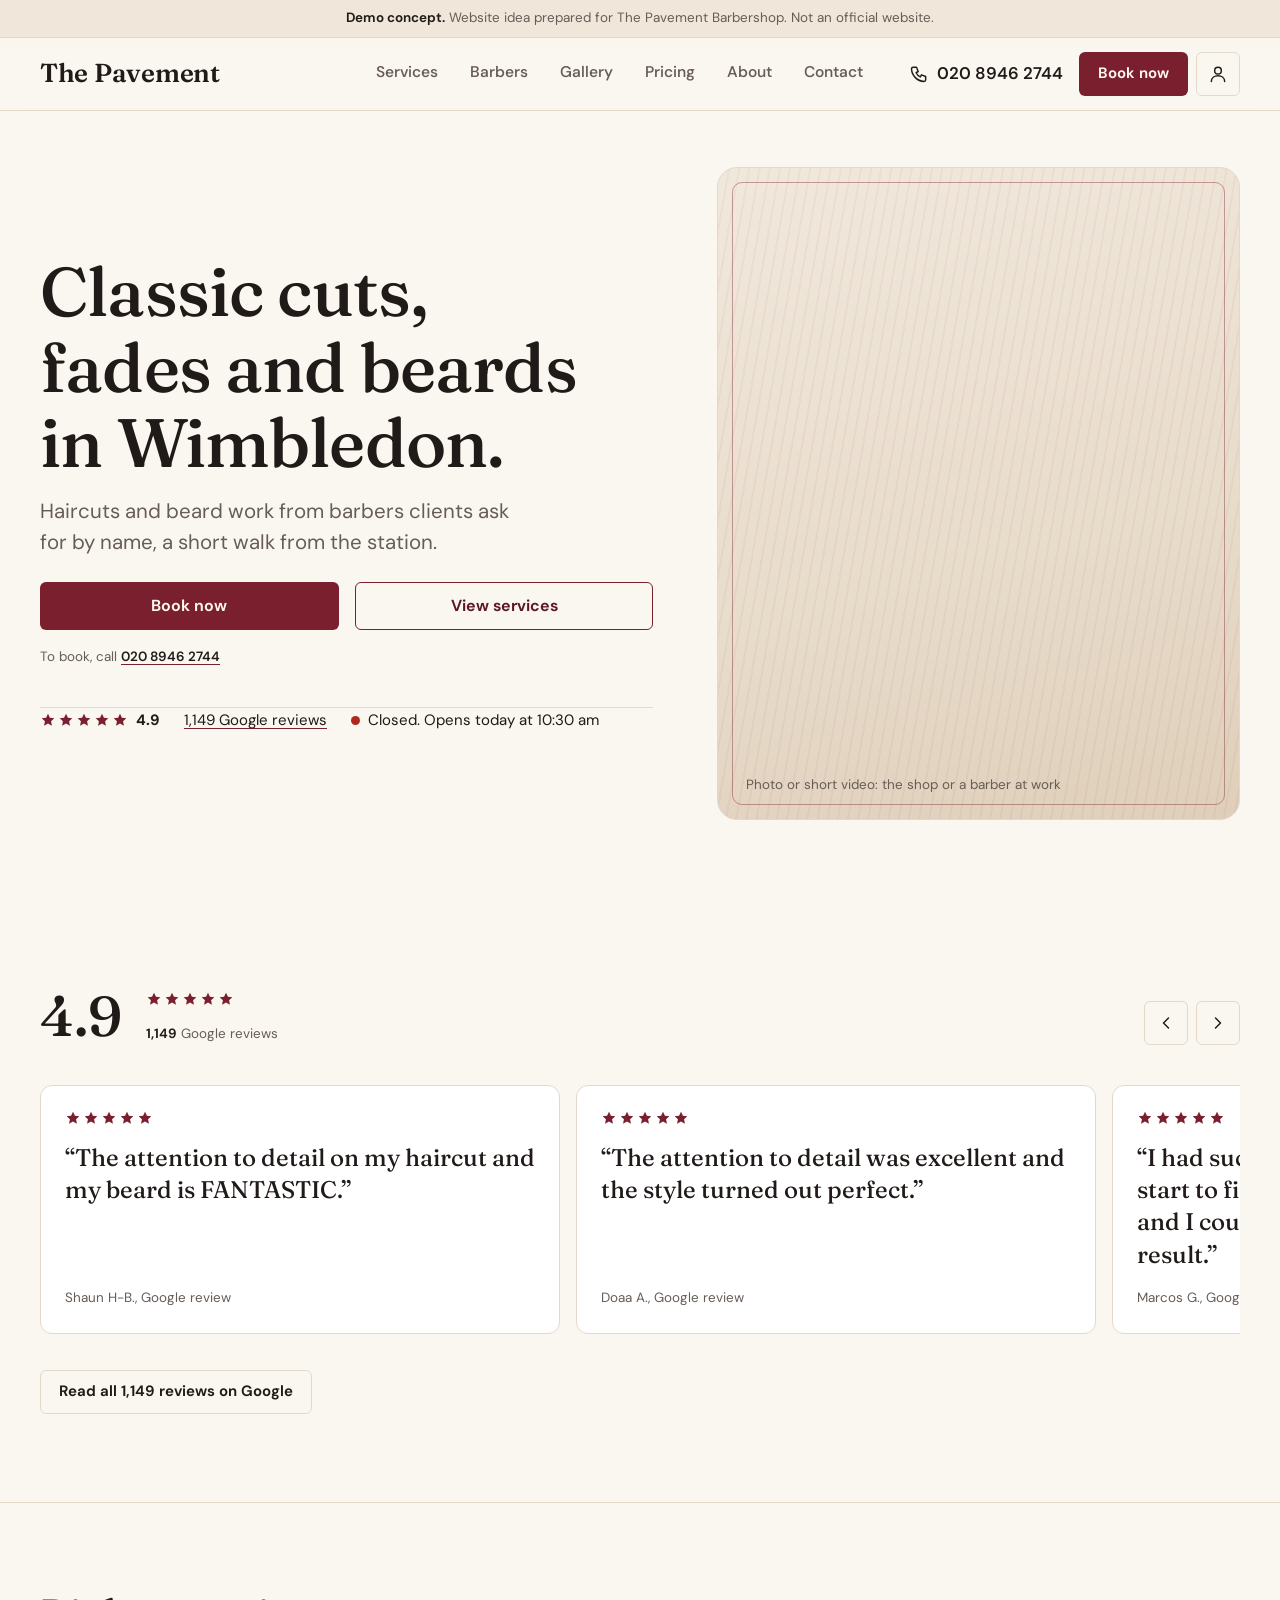
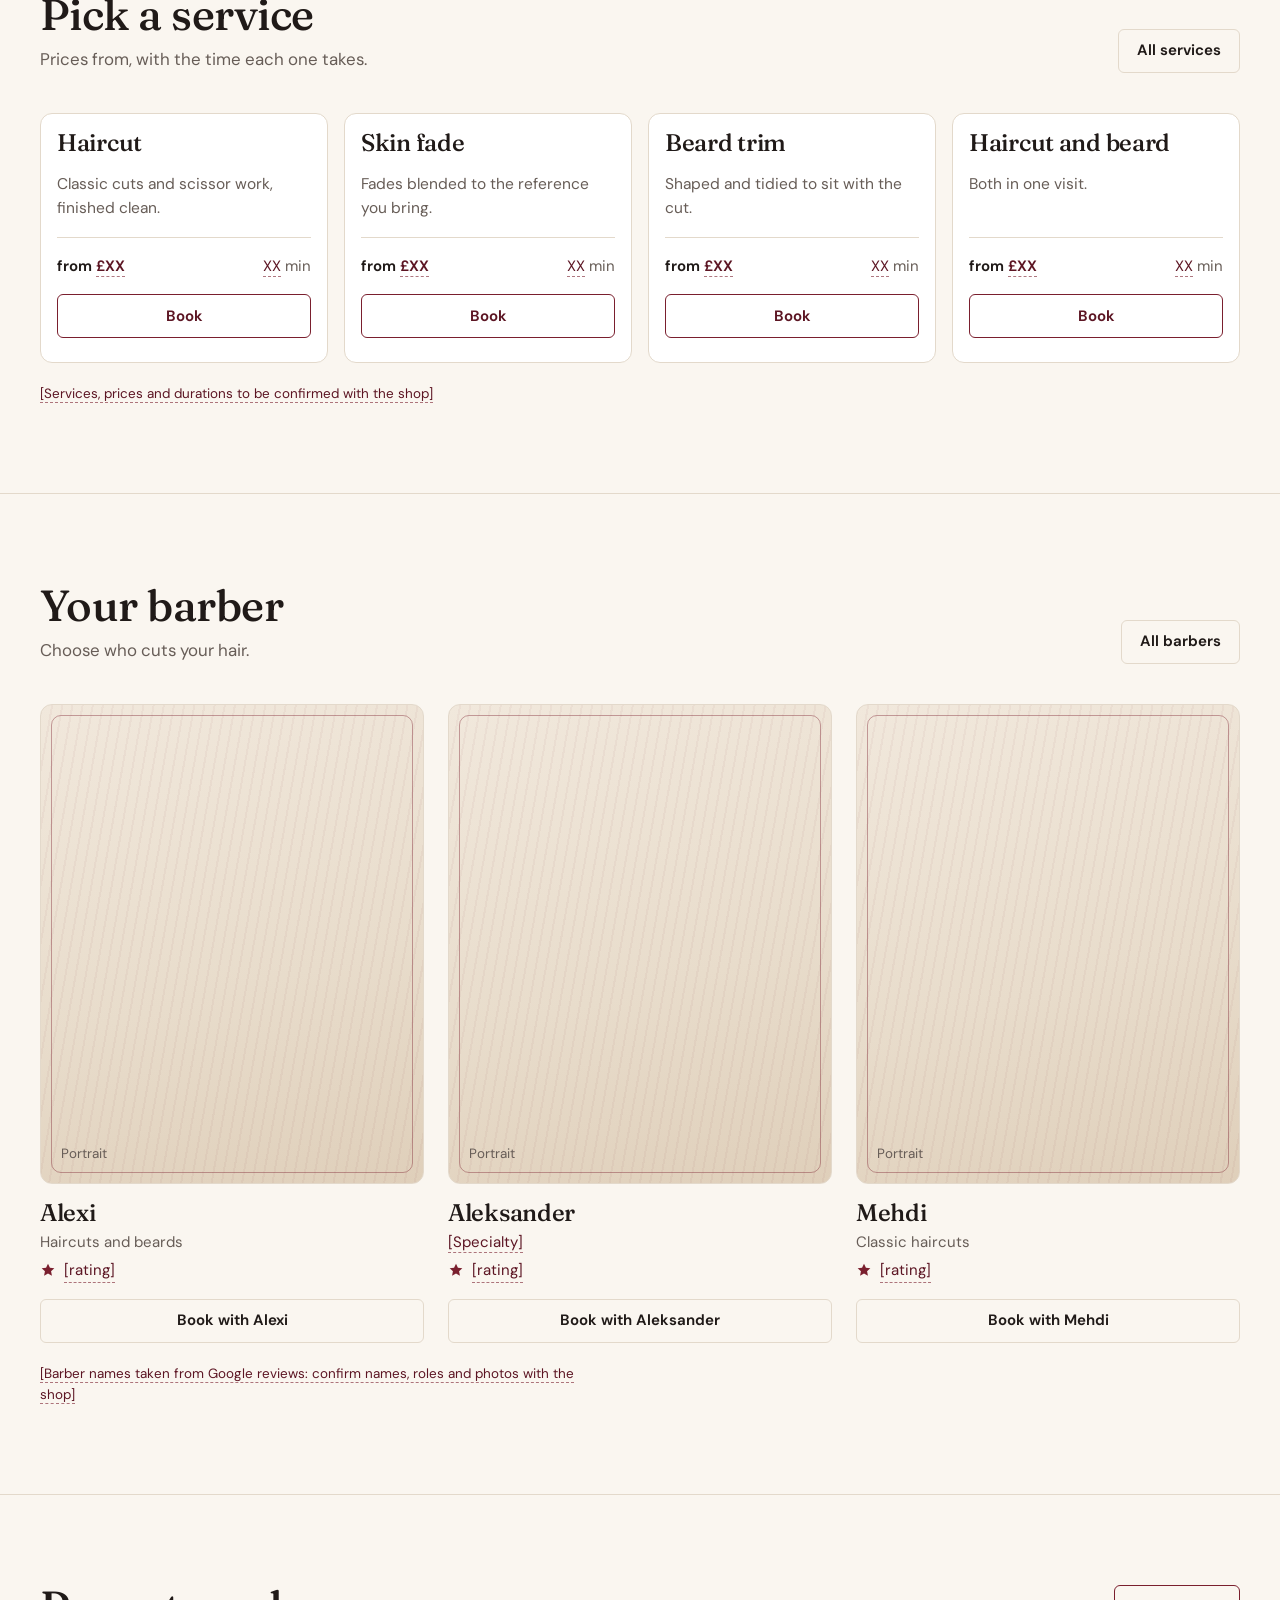
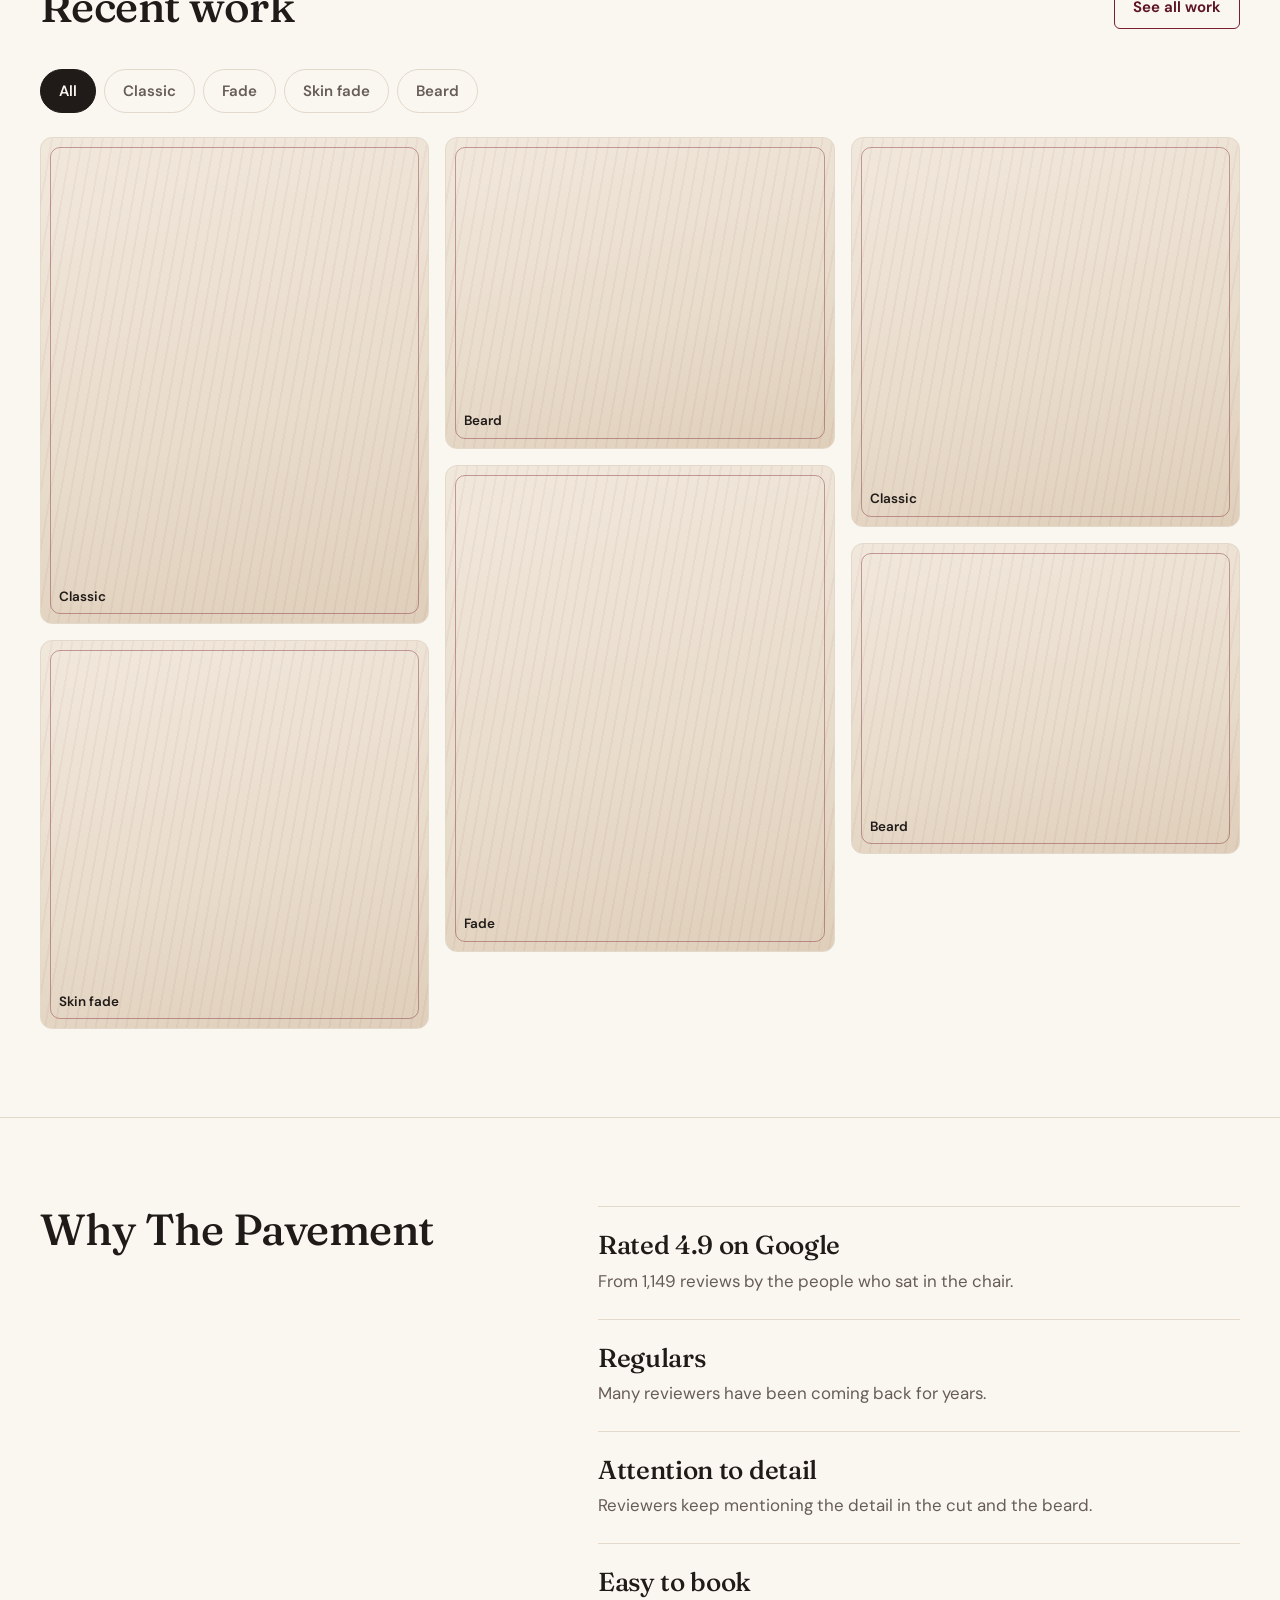
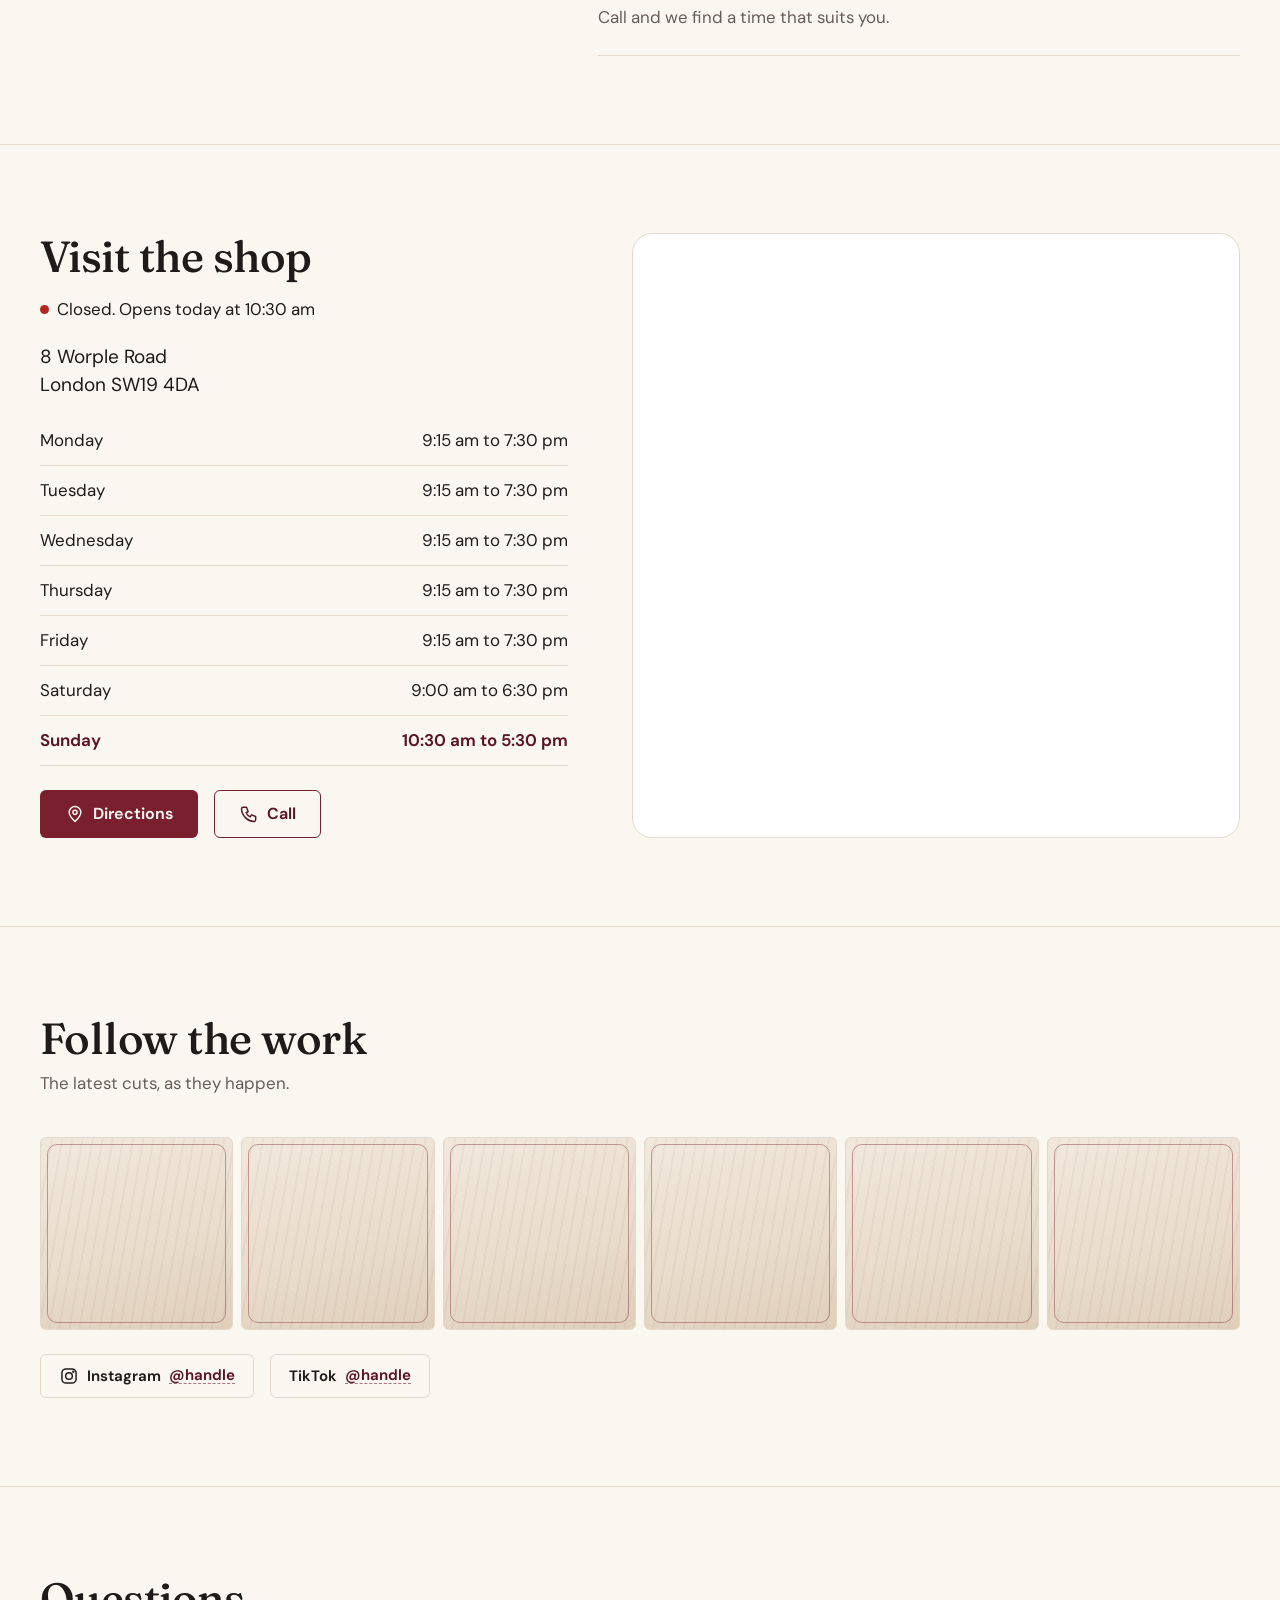
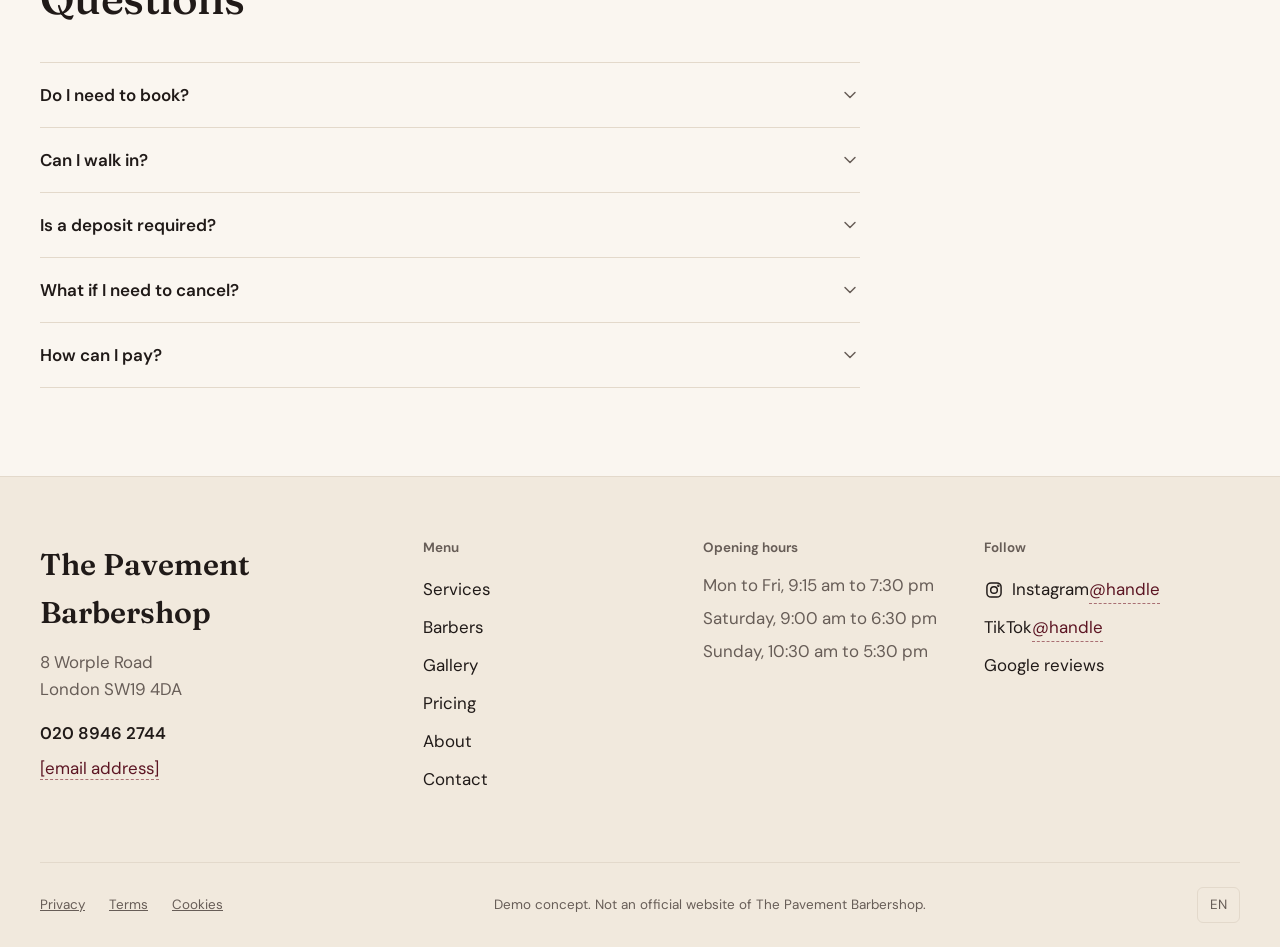
==== index.html @ 53437dd2 "Initial commit: The Pavement Barbershop demo site." ====
<!doctype html>
<html lang="en-GB">
<head>
<meta charset="utf-8">
<meta name="viewport" content="width=device-width, initial-scale=1">
<meta name="robots" content="noindex, nofollow">
<meta name="theme-color" content="#FAF6F0">
<title>The Pavement Barbershop | Haircuts, skin fades and beards in Wimbledon</title>
<meta name="description" content="The Pavement Barbershop, 8 Worple Road, Wimbledon. Haircuts, skin fades and beard trims. Rated 4.9 on Google from 1,149 reviews.">
<link rel="stylesheet" href="assets/css/tokens.css">
<link rel="stylesheet" href="assets/css/base.css">
<script type="application/ld+json">
{"@context": "https://schema.org", "@type": "BarberShop", "name": "The Pavement Barbershop", "address": {"@type": "PostalAddress", "streetAddress": "8 Worple Rd", "addressLocality": "London", "postalCode": "SW19 4DA", "addressCountry": "GB"}, "telephone": "+442089462744", "openingHoursSpecification": [{"@type": "OpeningHoursSpecification", "dayOfWeek": ["Monday", "Tuesday", "Wednesday", "Thursday", "Friday"], "opens": "09:15", "closes": "19:30"}, {"@type": "OpeningHoursSpecification", "dayOfWeek": "Saturday", "opens": "09:00", "closes": "18:30"}, {"@type": "OpeningHoursSpecification", "dayOfWeek": "Sunday", "opens": "10:30", "closes": "17:30"}], "aggregateRating": {"@type": "AggregateRating", "ratingValue": "4.9", "reviewCount": "1149"}}
</script>
</head>
<body>
<svg width="0" height="0" style="position:absolute" aria-hidden="true" focusable="false">
<symbol id="i-phone" viewBox="0 0 24 24"><path d="M5 4h4l2 5-2.5 1.5a11 11 0 0 0 5 5L15 13l5 2v4a2 2 0 0 1-2 2A16 16 0 0 1 3 6a2 2 0 0 1 2-2z"/></symbol>
<symbol id="i-pin" viewBox="0 0 24 24"><path d="M12 21s7-6.2 7-11a7 7 0 1 0-14 0c0 4.8 7 11 7 11z"/><circle cx="12" cy="10" r="2.5"/></symbol>
<symbol id="i-calendar" viewBox="0 0 24 24"><rect x="3.5" y="5" width="17" height="15.5" rx="2"/><path d="M3.5 10h17M8 3v4M16 3v4"/></symbol>
<symbol id="i-star" viewBox="0 0 24 24"><polygon points="12 2.5 14.9 8.6 21.5 9.4 16.6 14 17.9 20.6 12 17.4 6.1 20.6 7.4 14 2.5 9.4 9.1 8.6"/></symbol>
<symbol id="i-user" viewBox="0 0 24 24"><circle cx="12" cy="8" r="4"/><path d="M4 21c0-4.4 3.6-7 8-7s8 2.6 8 7"/></symbol>
<symbol id="i-menu" viewBox="0 0 24 24"><path d="M4 7h16M4 12h16M4 17h16"/></symbol>
<symbol id="i-close" viewBox="0 0 24 24"><path d="M6 6l12 12M18 6L6 18"/></symbol>
<symbol id="i-chevron" viewBox="0 0 24 24"><path d="M6 9l6 6 6-6"/></symbol>
<symbol id="i-prev" viewBox="0 0 24 24"><path d="M15 6l-6 6 6 6"/></symbol>
<symbol id="i-next" viewBox="0 0 24 24"><path d="M9 6l6 6-6 6"/></symbol>
<symbol id="i-insta" viewBox="0 0 24 24"><rect x="3.5" y="3.5" width="17" height="17" rx="5"/><circle cx="12" cy="12" r="4"/><circle cx="17.2" cy="6.8" r=".6"/></symbol>
</svg>
<a class="skip" href="#main">Skip to content</a>
<div class="demo-bar"><strong>Demo concept.</strong> Website idea prepared for The Pavement Barbershop. Not an official website.</div>
<header class="site-header">
  <div class="container header-row">
    <a class="brand" href="index.html" aria-label="The Pavement Barbershop, home">The Pavement</a>
    <nav class="nav-desktop" aria-label="Main"><ul><li><a href="services/index.html">Services</a></li><li><a href="barbers/index.html">Barbers</a></li><li><a href="gallery/index.html">Gallery</a></li><li><a href="pricing/index.html">Pricing</a></li><li><a href="about/index.html">About</a></li><li><a href="contact/index.html">Contact</a></li></ul></nav>
    <div class="header-actions">
      <a class="header-phone" href="tel:+442089462744"><svg class="i " aria-hidden="true"><use href="#i-phone"/></svg><span>020 8946 2744</span></a>
      <a class="btn btn-primary btn-sm" href="tel:+442089462744">Book now</a>
      <a class="icon-btn account-btn" href="#" aria-label="Account (part of the full site)" title="Account: part of the full site"><svg class="i " aria-hidden="true"><use href="#i-user"/></svg></a>
      <button class="icon-btn burger" type="button" aria-label="Open menu" aria-expanded="false" aria-controls="drawer" data-open-drawer><svg class="i " aria-hidden="true"><use href="#i-menu"/></svg></button>
    </div>
  </div>
</header>
<div class="drawer" id="drawer" role="dialog" aria-modal="true" aria-label="Menu" hidden>
  <div class="drawer-top">
    <span class="brand">The Pavement</span>
    <button class="icon-btn" type="button" aria-label="Close menu" data-close-drawer><svg class="i " aria-hidden="true"><use href="#i-close"/></svg></button>
  </div>
  <nav aria-label="Mobile"><ul><li><a href="services/index.html">Services</a></li><li><a href="barbers/index.html">Barbers</a></li><li><a href="gallery/index.html">Gallery</a></li><li><a href="pricing/index.html">Pricing</a></li><li><a href="about/index.html">About</a></li><li><a href="contact/index.html">Contact</a></li></ul></nav>
  <div class="drawer-foot">
    <a class="btn btn-primary btn-block" href="tel:+442089462744">Book now</a>
    <a class="btn btn-ghost btn-block" href="tel:+442089462744"><svg class="i " aria-hidden="true"><use href="#i-phone"/></svg> Call 020 8946 2744</a>
    <address>8 Worple Road<br>London SW19 4DA</address>
  </div>
</div>
<main id="main">
<section class="hero">
  <div class="container hero-grid">
    <div>
      <h1>Classic cuts, fades and beards in Wimbledon.</h1>
      <p class="hero-sub">Haircuts and beard work from barbers clients ask for by name, a short walk from the station.</p>
      <div class="cta-row">
        <a class="btn btn-primary" href="tel:+442089462744">Book now</a>
        <a class="btn btn-secondary" href="services/index.html">View services</a>
      </div>
      <p class="call-hint">To book, call <a href="tel:+442089462744">020 8946 2744</a></p>
      <ul class="trust" role="list">
        <li><span class="stars" role="img" aria-label="4.9 out of 5 stars"><svg class="i i-fill" aria-hidden="true"><use href="#i-star"/></svg><svg class="i i-fill" aria-hidden="true"><use href="#i-star"/></svg><svg class="i i-fill" aria-hidden="true"><use href="#i-star"/></svg><svg class="i i-fill" aria-hidden="true"><use href="#i-star"/></svg><svg class="i i-fill" aria-hidden="true"><use href="#i-star"/></svg></span> <strong>4.9</strong></li>
        <li><a href="https://www.google.com/maps/place/?q=place_id:ChIJ3ZYFvbcIdkgRZ6V2a7i0GYI" target="_blank" rel="noopener" style="text-decoration-color:var(--color-accent);text-underline-offset:3px">1,149 Google reviews</a></li>
        <li><span class="status" data-open-status data-state="closed">Check opening hours</span></li>
      </ul>
    </div>
    <div class="photo-slot hero-media" role="img" aria-label="Placeholder for a photo or short video"><span>Photo or short video: the shop or a barber at work</span></div>
  </div>
</section>

<section class="section" id="reviews">
  <div class="container">
    <div class="section-head">
      <div class="review-head">
        <span class="review-score">4.9</span>
        <div><span class="stars" role="img" aria-label="4.9 out of 5 stars"><svg class="i i-fill" aria-hidden="true"><use href="#i-star"/></svg><svg class="i i-fill" aria-hidden="true"><use href="#i-star"/></svg><svg class="i i-fill" aria-hidden="true"><use href="#i-star"/></svg><svg class="i i-fill" aria-hidden="true"><use href="#i-star"/></svg><svg class="i i-fill" aria-hidden="true"><use href="#i-star"/></svg></span><p class="review-count"><strong>1,149</strong> Google reviews</p></div>
      </div>
      <div class="carousel-controls">
        <button class="icon-btn" type="button" aria-label="Previous reviews" data-carousel-dir="-1"><svg class="i " aria-hidden="true"><use href="#i-prev"/></svg></button>
        <button class="icon-btn" type="button" aria-label="Next reviews" data-carousel-dir="1"><svg class="i " aria-hidden="true"><use href="#i-next"/></svg></button>
      </div>
    </div>
    <div class="carousel wide" data-carousel tabindex="0" aria-label="Customer reviews">
      <article class="card review"><span class="stars" role="img" aria-label="4.9 out of 5 stars"><svg class="i i-fill" aria-hidden="true"><use href="#i-star"/></svg><svg class="i i-fill" aria-hidden="true"><use href="#i-star"/></svg><svg class="i i-fill" aria-hidden="true"><use href="#i-star"/></svg><svg class="i i-fill" aria-hidden="true"><use href="#i-star"/></svg><svg class="i i-fill" aria-hidden="true"><use href="#i-star"/></svg></span><blockquote>&ldquo;The attention to detail on my haircut and my beard is FANTASTIC.&rdquo;</blockquote><footer><span class="caption">Shaun H-B., Google review</span></footer></article>
      <article class="card review"><span class="stars" role="img" aria-label="4.9 out of 5 stars"><svg class="i i-fill" aria-hidden="true"><use href="#i-star"/></svg><svg class="i i-fill" aria-hidden="true"><use href="#i-star"/></svg><svg class="i i-fill" aria-hidden="true"><use href="#i-star"/></svg><svg class="i i-fill" aria-hidden="true"><use href="#i-star"/></svg><svg class="i i-fill" aria-hidden="true"><use href="#i-star"/></svg></span><blockquote>&ldquo;The attention to detail was excellent and the style turned out perfect.&rdquo;</blockquote><footer><span class="caption">Doaa A., Google review</span></footer></article>
      <article class="card review"><span class="stars" role="img" aria-label="4.9 out of 5 stars"><svg class="i i-fill" aria-hidden="true"><use href="#i-star"/></svg><svg class="i i-fill" aria-hidden="true"><use href="#i-star"/></svg><svg class="i i-fill" aria-hidden="true"><use href="#i-star"/></svg><svg class="i i-fill" aria-hidden="true"><use href="#i-star"/></svg><svg class="i i-fill" aria-hidden="true"><use href="#i-star"/></svg></span><blockquote>&ldquo;I had such a positive experience from start to finish. My haircut looks amazing, and I couldn’t be more pleased with the result.&rdquo;</blockquote><footer><span class="caption">Marcos G., Google review</span></footer></article>
      <article class="card review"><span class="stars" role="img" aria-label="4.9 out of 5 stars"><svg class="i i-fill" aria-hidden="true"><use href="#i-star"/></svg><svg class="i i-fill" aria-hidden="true"><use href="#i-star"/></svg><svg class="i i-fill" aria-hidden="true"><use href="#i-star"/></svg><svg class="i i-fill" aria-hidden="true"><use href="#i-star"/></svg><svg class="i i-fill" aria-hidden="true"><use href="#i-star"/></svg></span><blockquote>&ldquo;Top quality haircuts and beard cuts.&rdquo;</blockquote><footer><span class="caption">Urmas K., Google review</span></footer></article>
    </div>
    <p style="margin-top:20px"><a class="btn btn-ghost btn-sm" href="https://www.google.com/maps/place/?q=place_id:ChIJ3ZYFvbcIdkgRZ6V2a7i0GYI" target="_blank" rel="noopener">Read all 1,149 reviews on Google</a></p>
  </div>
</section>

<section class="section" id="services">
  <div class="container">
    <div class="section-head">
      <div><h2>Pick a service</h2><p>Prices from, with the time each one takes.</p></div>
      <a class="btn btn-ghost btn-sm" href="services/index.html">All services</a>
    </div>
    <div class="service-grid">
<article class="card service-card">
  <h3>Haircut</h3>
  <p>Classic cuts and scissor work, finished clean.</p>
  <div class="service-meta"><strong>from <span class="todo">£XX</span></strong><span class="muted"><span class="todo">XX</span> min</span></div>
  <a class="btn btn-secondary btn-sm" href="tel:+442089462744" aria-label="Book Haircut by phone">Book</a>
</article>
<article class="card service-card">
  <h3>Skin fade</h3>
  <p>Fades blended to the reference you bring.</p>
  <div class="service-meta"><strong>from <span class="todo">£XX</span></strong><span class="muted"><span class="todo">XX</span> min</span></div>
  <a class="btn btn-secondary btn-sm" href="tel:+442089462744" aria-label="Book Skin fade by phone">Book</a>
</article>
<article class="card service-card">
  <h3>Beard trim</h3>
  <p>Shaped and tidied to sit with the cut.</p>
  <div class="service-meta"><strong>from <span class="todo">£XX</span></strong><span class="muted"><span class="todo">XX</span> min</span></div>
  <a class="btn btn-secondary btn-sm" href="tel:+442089462744" aria-label="Book Beard trim by phone">Book</a>
</article>
<article class="card service-card">
  <h3>Haircut and beard</h3>
  <p>Both in one visit.</p>
  <div class="service-meta"><strong>from <span class="todo">£XX</span></strong><span class="muted"><span class="todo">XX</span> min</span></div>
  <a class="btn btn-secondary btn-sm" href="tel:+442089462744" aria-label="Book Haircut and beard by phone">Book</a>
</article>
    </div>
    <p class="caption" style="margin-top:20px"><span class="todo">[Services, prices and durations to be confirmed with the shop]</span></p>
  </div>
</section>

<section class="section" id="barbers">
  <div class="container">
    <div class="section-head">
      <div><h2>Your barber</h2><p>Choose who cuts your hair.</p></div>
      <a class="btn btn-ghost btn-sm" href="barbers/index.html">All barbers</a>
    </div>
    <div class="barber-grid" style="--n:3">
<article class="barber-card">
  <div class="photo-slot" role="img" aria-label="Portrait placeholder for Alexi"><span>Portrait</span></div>
  <div class="barber-info">
    <h3>Alexi</h3>
    <p class="muted" style="font-size:.9375rem">Haircuts and beards</p>
    <span class="rating-line"><span class="stars" role="img" aria-label="4.9 out of 5 stars"><svg class="i i-fill" aria-hidden="true"><use href="#i-star"/></svg></span> <span class="todo">[rating]</span></span>
  </div>
  <a class="btn btn-ghost btn-sm" href="tel:+442089462744">Book with Alexi</a>
</article>
<article class="barber-card">
  <div class="photo-slot" role="img" aria-label="Portrait placeholder for Aleksander"><span>Portrait</span></div>
  <div class="barber-info">
    <h3>Aleksander</h3>
    <p class="muted" style="font-size:.9375rem"><span class="todo">[Specialty]</span></p>
    <span class="rating-line"><span class="stars" role="img" aria-label="4.9 out of 5 stars"><svg class="i i-fill" aria-hidden="true"><use href="#i-star"/></svg></span> <span class="todo">[rating]</span></span>
  </div>
  <a class="btn btn-ghost btn-sm" href="tel:+442089462744">Book with Aleksander</a>
</article>
<article class="barber-card">
  <div class="photo-slot" role="img" aria-label="Portrait placeholder for Mehdi"><span>Portrait</span></div>
  <div class="barber-info">
    <h3>Mehdi</h3>
    <p class="muted" style="font-size:.9375rem">Classic haircuts</p>
    <span class="rating-line"><span class="stars" role="img" aria-label="4.9 out of 5 stars"><svg class="i i-fill" aria-hidden="true"><use href="#i-star"/></svg></span> <span class="todo">[rating]</span></span>
  </div>
  <a class="btn btn-ghost btn-sm" href="tel:+442089462744">Book with Mehdi</a>
</article>
    </div>
    <p class="caption" style="margin-top:20px"><span class="todo">[Barber names taken from Google reviews: confirm names, roles and photos with the shop]</span></p>
  </div>
</section>

<section class="section" id="gallery">
  <div class="container">
    <div class="section-head">
      <div><h2>Recent work</h2></div>
      <a class="btn btn-secondary btn-sm" href="gallery/index.html">See all work</a>
    </div>
    <div class="chips" role="group" aria-label="Filter works"><button class="chip" type="button" data-filter="all" aria-pressed="true">All</button><button class="chip" type="button" data-filter="classic" aria-pressed="false">Classic</button><button class="chip" type="button" data-filter="fade" aria-pressed="false">Fade</button><button class="chip" type="button" data-filter="skin-fade" aria-pressed="false">Skin fade</button><button class="chip" type="button" data-filter="beard" aria-pressed="false">Beard</button></div>
    <div class="gallery-grid">
<figure class="tile t-tall" data-tags="classic"><div class="photo-slot" role="img" aria-label="Photo placeholder: Classic"><span>Classic</span></div></figure>
<figure class="tile t-sq" data-tags="skin-fade fade"><div class="photo-slot" role="img" aria-label="Photo placeholder: Skin fade"><span>Skin fade</span></div></figure>
<figure class="tile t-wide" data-tags="beard"><div class="photo-slot" role="img" aria-label="Photo placeholder: Beard"><span>Beard</span></div></figure>
<figure class="tile t-tall" data-tags="fade"><div class="photo-slot" role="img" aria-label="Photo placeholder: Fade"><span>Fade</span></div></figure>
<figure class="tile t-sq" data-tags="classic"><div class="photo-slot" role="img" aria-label="Photo placeholder: Classic"><span>Classic</span></div></figure>
<figure class="tile t-wide" data-tags="beard"><div class="photo-slot" role="img" aria-label="Photo placeholder: Beard"><span>Beard</span></div></figure>
    </div>
  </div>
</section>

<section class="section" id="why">
  <div class="container why-grid">
    <h2>Why The Pavement</h2>
    <ul class="why-list" role="list"><li><h3>Rated 4.9 on Google</h3><p>From 1,149 reviews by the people who sat in the chair.</p></li><li><h3>Regulars</h3><p>Many reviewers have been coming back for years.</p></li><li><h3>Attention to detail</h3><p>Reviewers keep mentioning the detail in the cut and the beard.</p></li><li><h3>Easy to book</h3><p>Call and we find a time that suits you.</p></li></ul>
  </div>
</section>

<section class="section" id="visit">
  <div class="container">
<div class="loc-grid">
  <div class="loc-card">
    <h2>Visit the shop</h2>
    <p class="trust" style="border:0;padding:0;margin:16px 0 20px"><span class="status" data-open-status data-state="closed">Check opening hours</span></p>
    <address>8 Worple Road<br>London SW19 4DA</address>
    <table class="hours" data-hours aria-label="Opening hours"><tbody><tr data-day="1"><th scope="row">Monday</th><td>9:15 am to 7:30 pm</td></tr><tr data-day="2"><th scope="row">Tuesday</th><td>9:15 am to 7:30 pm</td></tr><tr data-day="3"><th scope="row">Wednesday</th><td>9:15 am to 7:30 pm</td></tr><tr data-day="4"><th scope="row">Thursday</th><td>9:15 am to 7:30 pm</td></tr><tr data-day="5"><th scope="row">Friday</th><td>9:15 am to 7:30 pm</td></tr><tr data-day="6"><th scope="row">Saturday</th><td>9:00 am to 6:30 pm</td></tr><tr data-day="0"><th scope="row">Sunday</th><td>10:30 am to 5:30 pm</td></tr></tbody></table>
    <div class="loc-actions">
      <a class="btn btn-primary" href="https://www.google.com/maps/dir/?api=1&destination=8+Worple+Rd+London+SW19+4DA" target="_blank" rel="noopener"><svg class="i " aria-hidden="true"><use href="#i-pin"/></svg> Directions</a>
      <a class="btn btn-secondary" href="tel:+442089462744"><svg class="i " aria-hidden="true"><use href="#i-phone"/></svg> Call</a>
    </div>
  </div>
  <div class="map-frame"><iframe title="Map showing The Pavement Barbershop at 8 Worple Road, Wimbledon" loading="lazy" referrerpolicy="no-referrer-when-downgrade" src="https://www.google.com/maps?q=8+Worple+Rd+London+SW19+4DA&output=embed"></iframe></div>
</div>
  </div>
</section>

<section class="section" id="social">
  <div class="container">
    <div class="section-head"><div><h2>Follow the work</h2><p>The latest cuts, as they happen.</p></div></div>
    <div class="strip" aria-hidden="true"><div class="photo-slot"></div><div class="photo-slot"></div><div class="photo-slot"></div><div class="photo-slot"></div><div class="photo-slot"></div><div class="photo-slot"></div></div>
    <div class="social-links">
      <a class="btn btn-ghost btn-sm" href="#"><svg class="i " aria-hidden="true"><use href="#i-insta"/></svg> Instagram <span class="todo">@handle</span></a>
      <a class="btn btn-ghost btn-sm" href="#">TikTok <span class="todo">@handle</span></a>
    </div>
  </div>
</section>

<section class="section" id="faq">
  <div class="container">
    <div class="section-head"><h2>Questions</h2></div>
    <div class="faq">
      <details><summary>Do I need to book?<svg class="i " aria-hidden="true"><use href="#i-chevron"/></svg></summary><div class="answer">Call <a href="tel:+442089462744">020 8946 2744</a> and we will find you a time.</div></details>
      <details><summary>Can I walk in?<svg class="i " aria-hidden="true"><use href="#i-chevron"/></svg></summary><div class="answer">Call the shop to check a chair is free before you come.</div></details>
      <details><summary>Is a deposit required?<svg class="i " aria-hidden="true"><use href="#i-chevron"/></svg></summary><div class="answer"><span class="todo">[Add deposit policy]</span></div></details>
      <details><summary>What if I need to cancel?<svg class="i " aria-hidden="true"><use href="#i-chevron"/></svg></summary><div class="answer"><span class="todo">[Add cancellation policy]</span></div></details>
      <details><summary>How can I pay?<svg class="i " aria-hidden="true"><use href="#i-chevron"/></svg></summary><div class="answer"><span class="todo">[Add accepted payment methods]</span></div></details>
    </div>
  </div>
</section>

</main>
<footer class="site-footer">
  <div class="container">
    <div class="footer-grid">
      <div>
        <div class="footer-brand">The Pavement Barbershop</div>
        <address style="margin-top:12px">8 Worple Road<br>London SW19 4DA</address>
        <p style="margin-top:12px"><a href="tel:+442089462744" style="font-weight:600">020 8946 2744</a></p>
        <p class="muted" style="margin-top:4px"><span class="todo">[email address]</span></p>
      </div>
      <div><h2>Menu</h2><ul><li><a href="services/index.html">Services</a></li><li><a href="barbers/index.html">Barbers</a></li><li><a href="gallery/index.html">Gallery</a></li><li><a href="pricing/index.html">Pricing</a></li><li><a href="about/index.html">About</a></li><li><a href="contact/index.html">Contact</a></li></ul></div>
      <div><h2>Opening hours</h2>
        <ul class="muted" style="gap:6px;font-variant-numeric:tabular-nums"><li>Mon to Fri, 9:15 am to 7:30 pm</li><li>Saturday, 9:00 am to 6:30 pm</li><li>Sunday, 10:30 am to 5:30 pm</li></ul>
      </div>
      <div><h2>Follow</h2><ul>
        <li><a href="#"><svg class="i " aria-hidden="true"><use href="#i-insta"/></svg>&nbsp; Instagram <span class="todo">@handle</span></a></li>
        <li><a href="#">TikTok <span class="todo">@handle</span></a></li>
        <li><a href="https://www.google.com/maps/place/?q=place_id:ChIJ3ZYFvbcIdkgRZ6V2a7i0GYI" target="_blank" rel="noopener">Google reviews</a></li>
      </ul></div>
    </div>
    <div class="footer-bottom">
      <ul><li><a href="#">Privacy</a></li><li><a href="#">Terms</a></li><li><a href="#">Cookies</a></li></ul>
      <span>Demo concept. Not an official website of The Pavement Barbershop.</span>
      <span class="lang" title="Language switch is part of the full site">EN</span>
    </div>
  </div>
</footer>
<nav class="mobile-bar" aria-label="Quick actions">
  <a class="is-primary" href="tel:+442089462744"><svg class="i " aria-hidden="true"><use href="#i-calendar"/></svg><span>Book</span></a>
  <a href="tel:+442089462744"><svg class="i " aria-hidden="true"><use href="#i-phone"/></svg><span>Call</span></a>
  <a href="https://www.google.com/maps/dir/?api=1&destination=8+Worple+Rd+London+SW19+4DA" target="_blank" rel="noopener"><svg class="i " aria-hidden="true"><use href="#i-pin"/></svg><span>Location</span></a>
</nav>
<div class="toast" role="status" aria-live="polite"></div>
<script src="assets/js/config.js"></script>
<script src="assets/js/site.js" defer></script>
</body>
</html>
---- assets/css/tokens.css ----
/* Design tokens. Generated from the client config (theme block). */

@font-face {
  font-family: "DM Sans";
  font-weight: 100 1000;
  font-style: normal;
  font-display: swap;
  src: url("../fonts/dm-sans-latin-wght-normal.woff2") format("woff2");
}
@font-face {
  font-family: "Fraunces";
  font-weight: 100 900;
  font-style: normal;
  font-display: swap;
  src: url("../fonts/fraunces-latin-wght-normal.woff2") format("woff2");
}

:root {
  color-scheme: light;
  --color-bg: #FAF6F0;
  --color-surface: #FFFFFF;
  --color-border: #E3D9CB;
  --color-text: #201A18;
  --color-muted: #675D57;
  --color-accent: #7A1F2E;
  --color-accent-hover: #5C1523;
  --color-success: #2B7A47;
  --color-error: #B3261E;
  --color-on-accent: #FFF8F1;

  --bg-rgb: 250 246 240;
  --surface-rgb: 255 255 255;
  --accent-rgb: 122 31 46;
  --demo-bg: #F0E7DA;
  --footer-bg: #F1E9DD;
  --slot-a: #F1E8DC;
  --slot-b: #E8DCCB;
  --slot-c: #DFCFBA;
  --slot-grain: rgba(122,31,46,.045);

  --radius-sm: 6px;
  --radius-md: 12px;
  --radius-lg: 20px;

  --space-1: 4px;
  --space-2: 8px;
  --space-3: 16px;
  --space-4: 24px;
  --space-5: 40px;
  --space-6: 64px;

  --font-ui: "DM Sans", system-ui, -apple-system, "Segoe UI", sans-serif;
  --font-display: "Fraunces", Georgia, "Times New Roman", serif;

  --fs-h1: clamp(2.375rem, 1.4rem + 3.6vw, 4.5rem);
  --fs-h2: clamp(1.75rem, 1.2rem + 1.9vw, 3rem);
  --fs-h3: clamp(1.375rem, 1.1rem + 0.9vw, 2rem);
  --fs-body: clamp(1rem, 0.96rem + 0.12vw, 1.125rem);
  --fs-caption: clamp(0.8125rem, 0.8rem + 0.05vw, 0.875rem);

  --gutter: 20px;
  --container: 1200px;
  --header-h: 72px;
}

@media (min-width: 768px) { :root { --gutter: 32px; } }
@media (min-width: 1440px) { :root { --container: 1280px; } }
---- assets/css/base.css ----
/* Base, layout and components. Tokens live in tokens.css */

*, *::before, *::after { box-sizing: border-box; }
* { margin: 0; }
html { scroll-behavior: smooth; -webkit-text-size-adjust: 100%; }
body {
  background: var(--color-bg);
  color: var(--color-text);
  font-family: var(--font-ui);
  font-size: var(--fs-body);
  line-height: 1.6;
  -webkit-font-smoothing: antialiased;
  text-rendering: optimizeLegibility;
}
img, svg { display: block; max-width: 100%; }
a { color: inherit; }
button, input, select, textarea { font: inherit; color: inherit; }
ul[role="list"], ol[role="list"] { list-style: none; padding: 0; }

h1, h2, h3 {
  font-family: var(--font-display);
  font-weight: 500;
  line-height: 1.08;
  letter-spacing: -0.012em;
  text-wrap: balance;
}
h1 { font-size: var(--fs-h1); font-weight: 500; line-height: 1.1; }
h2 { font-size: var(--fs-h2); }
h3 { font-size: var(--fs-h3); }
p { max-width: 62ch; }
.caption { font-size: var(--fs-caption); color: var(--color-muted); }
.muted { color: var(--color-muted); }

:focus-visible { outline: 2px solid var(--color-accent-hover); outline-offset: 3px; border-radius: 3px; }

.skip {
  position: absolute; left: var(--space-3); top: -80px; z-index: 200;
  background: var(--color-accent); color: var(--color-on-accent);
  padding: 12px 18px; border-radius: var(--radius-sm); font-weight: 600; text-decoration: none;
}
.skip:focus { top: var(--space-3); }

.container { width: min(100% - 2 * var(--gutter), var(--container)); margin-inline: auto; }
.section { padding-block: 56px; }
.section + .section { border-top: 1px solid var(--color-border); }
.section-head { display: flex; flex-wrap: wrap; align-items: end; justify-content: space-between; gap: var(--space-3) var(--space-4); margin-bottom: var(--space-5); }
.section-head p { margin-top: var(--space-2); color: var(--color-muted); }

/* Placeholder text the owner must fill in */
.todo { color: var(--color-accent-hover); border-bottom: 1px dashed rgb(var(--accent-rgb) / .6); }
.split > *, .prose-grid > *, .loc-grid > *, .hero-grid > * { min-width: 0; }

/* Icons */
.i { width: 20px; height: 20px; flex: none; fill: none; stroke: currentColor; stroke-width: 1.75; stroke-linecap: round; stroke-linejoin: round; }
.i-fill { fill: currentColor; stroke: none; }

/* Buttons */
.btn {
  display: inline-flex; align-items: center; justify-content: center; gap: var(--space-2);
  min-height: 48px; padding: 0 24px;
  border: 1.5px solid transparent; border-radius: var(--radius-sm);
  font-weight: 650; font-size: 1rem; line-height: 1; text-decoration: none; white-space: nowrap;
  cursor: pointer; transition: background-color .16s, border-color .16s, color .16s;
}
.btn-primary { background: var(--color-accent); color: var(--color-on-accent); }
.btn-primary:hover { background: var(--color-accent-hover); }
.btn-secondary { border-color: var(--color-accent); color: var(--color-accent-hover); background: transparent; }
.btn-secondary:hover { background: rgb(var(--accent-rgb) / .12); }
.btn-ghost { color: var(--color-text); background: transparent; border-color: var(--color-border); }
.btn-ghost:hover { background: var(--color-surface); border-color: var(--color-muted); }
.btn-sm { min-height: 44px; padding: 0 18px; font-size: .9375rem; }
.btn-block { width: 100%; }

/* Demo notice */
.demo-bar { background: var(--demo-bg); border-bottom: 1px solid var(--color-border); color: var(--color-muted); font-size: var(--fs-caption); line-height: 1.4; padding: 9px var(--gutter); text-align: center; }
.demo-bar strong { color: var(--color-text); font-weight: 650; }

/* Header */
.site-header { position: sticky; top: 0; z-index: 60; background: rgb(var(--bg-rgb) / .94); backdrop-filter: blur(10px); -webkit-backdrop-filter: blur(10px); border-bottom: 1px solid var(--color-border); }
.header-row { display: flex; align-items: center; gap: var(--space-4); min-height: var(--header-h); }
.brand { font-family: var(--font-display); font-weight: 600; font-size: 1.625rem; letter-spacing: -0.01em; text-decoration: none; margin-right: auto; white-space: nowrap; }
.nav-desktop { display: none; }
.nav-desktop ul { display: flex; gap: var(--space-1); list-style: none; padding: 0; }
.nav-desktop a { display: inline-flex; align-items: center; min-height: 44px; padding: 0 14px; color: var(--color-muted); text-decoration: none; font-weight: 550; font-size: .9688rem; border-bottom: 2px solid transparent; }
.nav-desktop a:hover { color: var(--color-text); }
.nav-desktop a[aria-current="page"] { color: var(--color-text); border-bottom-color: var(--color-accent); }
.header-actions { display: flex; align-items: center; gap: var(--space-2); }
.header-phone { display: none; align-items: center; gap: var(--space-2); min-height: 44px; padding: 0 var(--space-2); text-decoration: none; font-weight: 600; font-variant-numeric: tabular-nums; }
.header-phone:hover { color: var(--color-accent-hover); }
.icon-btn { display: inline-flex; align-items: center; justify-content: center; width: 44px; height: 44px; border: 1px solid var(--color-border); border-radius: var(--radius-sm); background: transparent; color: var(--color-text); cursor: pointer; text-decoration: none; }
.icon-btn:hover { background: var(--color-surface); border-color: var(--color-muted); }
.account-btn { display: none; }

/* Full-screen drawer menu */
.drawer { position: fixed; inset: 0; z-index: 100; background: var(--color-bg); padding: var(--space-3) var(--gutter) var(--space-5); overflow-y: auto; display: flex; flex-direction: column; }
.drawer[hidden] { display: none; }
.drawer-top { display: flex; align-items: center; justify-content: space-between; min-height: 56px; }
.drawer nav ul { list-style: none; padding: 0; margin-top: var(--space-4); }
.drawer nav a { display: flex; align-items: center; min-height: 64px; border-bottom: 1px solid var(--color-border); font-family: var(--font-display); font-size: 2rem; font-weight: 500; text-decoration: none; }
.drawer nav a[aria-current="page"] { color: var(--color-accent-hover); }
.drawer-foot { margin-top: auto; padding-top: var(--space-5); display: grid; gap: var(--space-3); }
.drawer-foot address { font-style: normal; color: var(--color-muted); }

/* Mobile action bar */
.mobile-bar { position: fixed; left: 0; right: 0; bottom: 0; z-index: 55; display: grid; grid-template-columns: 1.3fr 1fr 1fr; gap: var(--space-2); padding: var(--space-2) var(--space-2) calc(var(--space-2) + env(safe-area-inset-bottom)); background: rgb(var(--bg-rgb) / .97); border-top: 1px solid var(--color-border); }
.mobile-bar a { display: flex; flex-direction: column; align-items: center; justify-content: center; gap: 2px; min-height: 52px; border-radius: var(--radius-sm); text-decoration: none; font-size: .8125rem; font-weight: 650; color: var(--color-text); border: 1px solid var(--color-border); }
.mobile-bar a.is-primary { background: var(--color-accent); color: var(--color-on-accent); border-color: var(--color-accent); }
body { padding-bottom: 76px; }

/* Hero */
.hero { padding-block: 32px 56px; }
.hero-grid { display: grid; gap: var(--space-5); align-items: center; }
.hero h1 { max-width: 14ch; }
.hero-sub { margin-top: var(--space-3); font-size: clamp(1.0625rem, 1rem + .35vw, 1.3125rem); color: var(--color-muted); max-width: 34ch; line-height: 1.5; }
.cta-row { display: flex; flex-wrap: wrap; gap: var(--space-3); margin-top: var(--space-4); }
.cta-row .btn { flex: 1 1 200px; }
.call-hint { margin-top: var(--space-3); font-size: var(--fs-caption); color: var(--color-muted); }
.call-hint a { color: var(--color-text); font-weight: 600; text-decoration-color: var(--color-accent); text-underline-offset: 3px; }
.trust { display: flex; flex-wrap: wrap; gap: var(--space-3) var(--space-4); margin-top: var(--space-5); padding-top: var(--space-4); border-top: 1px solid var(--color-border); list-style: none; padding-left: 0; }
.trust li { display: flex; align-items: center; gap: var(--space-2); font-size: .9375rem; }
.stars { display: inline-flex; gap: 2px; color: var(--color-accent); }
.stars .i { width: 16px; height: 16px; }
.status { display: inline-flex; align-items: center; gap: var(--space-2); }
.status::before { content: ""; width: 9px; height: 9px; border-radius: 50%; background: var(--color-muted); }
.status[data-state="open"]::before { background: var(--color-success); }
.status[data-state="closed"]::before { background: var(--color-error); }

.photo-slot {
  position: relative; overflow: hidden; border: 1px solid var(--color-border);
  background:
    repeating-linear-gradient(100deg, var(--slot-grain) 0 2px, transparent 2px 10px),
    linear-gradient(165deg, var(--slot-a) 0%, var(--slot-b) 58%, var(--slot-c) 100%);
}
.photo-slot::before { content: ""; position: absolute; inset: 14px; border: 1px solid rgb(var(--accent-rgb) / .4); border-radius: calc(var(--radius-md) - 2px); pointer-events: none; }
.photo-slot > span { position: absolute; left: 28px; bottom: 24px; right: 28px; font-size: var(--fs-caption); color: var(--color-muted); }
.hero-media { border-radius: var(--radius-lg); aspect-ratio: 16 / 11; }
.hero-media::after { content: ""; position: absolute; left: 0; right: 0; top: 0; height: 2px; background: var(--color-accent-hover); opacity: 0; animation: sweep 1.5s cubic-bezier(.3,.6,.3,1) .5s 1 both; }
@keyframes sweep { 0% { top: 0; opacity: 1; } 100% { top: 100%; opacity: 0; } }

/* Service cards */
.service-grid { display: grid; gap: var(--space-3); grid-template-columns: repeat(2, minmax(0, 1fr)); }
.card { background: var(--color-surface); border: 1px solid var(--color-border); border-radius: var(--radius-md); padding: var(--space-4); display: flex; flex-direction: column; gap: var(--space-3); }
.service-card h3 { font-size: 1.75rem; }
.service-card p { color: var(--color-muted); font-size: .9688rem; }
.service-meta { margin-top: auto; display: flex; flex-wrap: wrap; justify-content: space-between; gap: var(--space-1) var(--space-3); padding-top: var(--space-3); border-top: 1px solid var(--color-border); font-size: .9375rem; font-variant-numeric: tabular-nums; }
.service-meta strong { font-weight: 650; }
.service-grid .btn { width: 100%; }
.service-card:last-child:nth-child(odd) { grid-column: 1 / -1; }

/* Barber cards */
.barber-grid { display: grid; gap: var(--space-4) var(--space-3); grid-template-columns: repeat(2, minmax(0, 1fr)); }
.barber-card { display: flex; flex-direction: column; gap: var(--space-3); }
.barber-card .photo-slot { aspect-ratio: 4 / 5; border-radius: var(--radius-md); }
.barber-card .photo-slot::before { inset: 10px; }
.barber-card .photo-slot > span { left: 20px; bottom: 18px; }
.barber-info { display: grid; gap: var(--space-1); }
.barber-info h3 { font-size: 1.5rem; }
.rating-line { display: inline-flex; align-items: center; gap: var(--space-2); font-size: .9375rem; }

/* Gallery */
.chips { display: flex; flex-wrap: wrap; gap: var(--space-2); margin-bottom: var(--space-4); }
.chip { min-height: 44px; padding: 0 18px; border: 1px solid var(--color-border); border-radius: 999px; background: transparent; color: var(--color-muted); font-weight: 600; font-size: .9375rem; cursor: pointer; }
.chip:hover { color: var(--color-text); border-color: var(--color-muted); }
.chip[aria-pressed="true"] { background: var(--color-text); border-color: var(--color-text); color: var(--color-bg); }
.gallery-grid { columns: 2 140px; column-gap: var(--space-3); }
.tile { position: relative; break-inside: avoid; margin-bottom: var(--space-3); border-radius: var(--radius-md); }
.tile .photo-slot { border-radius: var(--radius-md); width: 100%; }
.tile .photo-slot::before { inset: 9px; }
.tile.t-tall .photo-slot { aspect-ratio: 4 / 5; }
.tile.t-sq .photo-slot { aspect-ratio: 1; }
.tile.t-wide .photo-slot { aspect-ratio: 5 / 4; }
.tile .photo-slot > span { left: 18px; bottom: 16px; font-weight: 600; color: var(--color-text); }
.tile[hidden] { display: none; }

/* Why us */
.why-grid { display: grid; gap: var(--space-5); }
.why-list { list-style: none; padding: 0; }
.why-list li { padding: var(--space-4) 0; border-top: 1px solid var(--color-border); display: grid; gap: var(--space-2); }
.why-list li:last-child { border-bottom: 1px solid var(--color-border); }
.why-list h3 { font-size: 1.625rem; }
.why-list p { color: var(--color-muted); }

/* Reviews */
.review-head { display: flex; flex-wrap: wrap; align-items: center; gap: var(--space-2) var(--space-4); }
.review-score { font-family: var(--font-display); font-size: 3.5rem; line-height: 1; font-weight: 500; }
.carousel { display: flex; gap: var(--space-3); overflow-x: auto; scroll-snap-type: x mandatory; padding-bottom: var(--space-3); scrollbar-width: thin; scrollbar-color: var(--color-border) transparent; }
.review { flex: 0 0 min(86%, 420px); scroll-snap-align: start; }
.review blockquote { font-family: var(--font-display); font-size: 1.375rem; line-height: 1.35; font-weight: 450; }
.review footer { margin-top: auto; display: flex; align-items: center; justify-content: space-between; gap: var(--space-3); }
.carousel-controls { display: none; gap: var(--space-2); }

/* Location */
.loc-grid { display: grid; gap: var(--space-5); }
.loc-card address { font-style: normal; font-size: 1.1875rem; line-height: 1.5; }
.hours { width: 100%; border-collapse: collapse; margin-top: var(--space-3); font-variant-numeric: tabular-nums; }
.hours th, .hours td { padding: 11px 0; border-bottom: 1px solid var(--color-border); font-weight: 400; text-align: left; }
.hours td { text-align: right; }
.hours tr.is-today th, .hours tr.is-today td { color: var(--color-accent-hover); font-weight: 650; }
.map-frame { border: 1px solid var(--color-border); border-radius: var(--radius-lg); overflow: hidden; background: var(--color-surface); min-height: 340px; }
.map-frame iframe { width: 100%; height: 100%; min-height: 340px; border: 0; display: block; filter: grayscale(.85) invert(.92) contrast(.9); }
.loc-actions { display: flex; flex-wrap: wrap; gap: var(--space-3); margin-top: var(--space-4); }

/* Social strip */
.strip { display: grid; grid-template-columns: repeat(3, minmax(0, 1fr)); gap: var(--space-2); }
.strip .photo-slot { aspect-ratio: 1; border-radius: var(--radius-sm); }
.strip .photo-slot::before { inset: 6px; }
.social-links { display: flex; flex-wrap: wrap; gap: var(--space-3); margin-top: var(--space-4); }

/* FAQ */
.faq { max-width: 820px; }
.faq details { border-top: 1px solid var(--color-border); }
.faq details:last-child { border-bottom: 1px solid var(--color-border); }
.faq summary { display: flex; align-items: center; justify-content: space-between; gap: var(--space-3); min-height: 64px; padding: var(--space-2) 0; cursor: pointer; list-style: none; font-weight: 600; font-size: 1.0625rem; }
.faq summary::-webkit-details-marker { display: none; }
.faq summary .i { transition: transform .2s; color: var(--color-muted); }
.faq details[open] summary .i { transform: rotate(180deg); color: var(--color-accent-hover); }
.faq .answer { padding: 0 0 var(--space-4); color: var(--color-muted); }

/* Footer */
.site-footer { border-top: 1px solid var(--color-border); background: var(--footer-bg); padding-block: var(--space-6) var(--space-4); }
.footer-grid { display: grid; gap: var(--space-5) var(--space-4); grid-template-columns: repeat(2, minmax(0, 1fr)); }
.footer-grid > :first-child { grid-column: 1 / -1; }
.footer-grid h2 { font-family: var(--font-ui); font-size: var(--fs-caption); font-weight: 650; color: var(--color-muted); margin-bottom: var(--space-3); letter-spacing: 0; }
.footer-grid ul { list-style: none; padding: 0; display: grid; gap: 2px; }
.footer-grid a { display: inline-flex; align-items: center; min-height: 36px; text-decoration: none; color: var(--color-text); }
.footer-grid a:hover { color: var(--color-accent-hover); }
.footer-grid address { font-style: normal; color: var(--color-muted); line-height: 1.6; }
.footer-brand { font-family: var(--font-display); font-size: 1.875rem; font-weight: 600; }
.footer-bottom { display: flex; flex-wrap: wrap; align-items: center; justify-content: space-between; gap: var(--space-3); margin-top: var(--space-6); padding-top: var(--space-4); border-top: 1px solid var(--color-border); font-size: var(--fs-caption); color: var(--color-muted); }
.footer-bottom ul { display: flex; flex-wrap: wrap; gap: 0 var(--space-4); list-style: none; padding: 0; }
.footer-bottom a { color: var(--color-muted); display: inline-flex; min-height: 36px; align-items: center; }
.lang { display: inline-flex; align-items: center; min-height: 36px; padding: 0 12px; border: 1px solid var(--color-border); border-radius: var(--radius-sm); }

/* Inner pages */
.page-hero { padding-block: 40px 40px; border-bottom: 1px solid var(--color-border); }
.breadcrumbs { display: flex; flex-wrap: wrap; gap: var(--space-2); list-style: none; padding: 0; margin-bottom: var(--space-4); font-size: var(--fs-caption); color: var(--color-muted); }
.breadcrumbs li + li::before { content: "/"; margin-right: var(--space-2); color: var(--color-border); }
.breadcrumbs a { text-decoration: none; }
.breadcrumbs a:hover { color: var(--color-text); }
.page-hero p { margin-top: var(--space-3); color: var(--color-muted); font-size: 1.125rem; }
.plan { margin-top: var(--space-5); border: 1px dashed var(--color-border); border-radius: var(--radius-md); padding: var(--space-4); background: rgb(var(--surface-rgb) / .6); }
.plan h2 { font-family: var(--font-ui); font-size: 1.0625rem; font-weight: 650; letter-spacing: 0; margin-bottom: var(--space-2); }
.plan ul { padding-left: 1.1em; color: var(--color-muted); display: grid; gap: 4px; }
.page-cta { display: flex; flex-wrap: wrap; align-items: center; justify-content: space-between; gap: var(--space-4); padding: var(--space-5); background: var(--color-surface); border: 1px solid var(--color-border); border-radius: var(--radius-lg); }
.page-cta h2 { font-size: var(--fs-h3); max-width: 20ch; }

.acc { border-top: 1px solid var(--color-border); }
.acc:last-of-type { border-bottom: 1px solid var(--color-border); }
.acc summary { display: flex; align-items: center; justify-content: space-between; min-height: 68px; cursor: pointer; list-style: none; font-family: var(--font-display); font-size: 1.625rem; }
.acc summary::-webkit-details-marker { display: none; }
.acc summary .i { transition: transform .2s; color: var(--color-muted); }
.acc[open] summary .i { transform: rotate(180deg); color: var(--color-accent-hover); }
.price-row { display: flex; flex-wrap: wrap; justify-content: space-between; gap: var(--space-1) var(--space-3); padding: 14px 0; border-top: 1px solid var(--color-border); font-variant-numeric: tabular-nums; }
.price-row span:last-child { color: var(--color-muted); }
.policy-grid { display: grid; gap: var(--space-3); margin-top: var(--space-5); }

.prose-grid { display: grid; gap: var(--space-4); }
.prose-grid h2 { font-size: var(--fs-h3); }
.prose-grid p { color: var(--color-muted); margin-top: var(--space-2); }
.split { display: grid; gap: var(--space-5); }

/* Forms */
.form { display: grid; gap: var(--space-3); }
.field { display: grid; gap: 6px; }
.field label { font-weight: 600; font-size: .9375rem; }
.field input, .field select, .field textarea { width: 100%; min-height: 48px; padding: 12px 14px; background: var(--color-surface); border: 1px solid var(--color-border); border-radius: var(--radius-sm); }
.field textarea { min-height: 140px; resize: vertical; }
.field input:hover, .field select:hover, .field textarea:hover { border-color: var(--color-muted); }
.field input:focus-visible, .field select:focus-visible, .field textarea:focus-visible { outline: 2px solid var(--color-accent-hover); outline-offset: 1px; border-color: var(--color-accent-hover); }
.field .hint { font-size: var(--fs-caption); color: var(--color-muted); }
.field.is-invalid input, .field.is-invalid textarea, .field.is-invalid select { border-color: var(--color-error); }
.field .error { display: none; font-size: var(--fs-caption); color: var(--color-error); }
.field.is-invalid .error { display: block; }
.check { display: flex; gap: var(--space-3); align-items: flex-start; font-size: .9375rem; color: var(--color-muted); }
.check input { width: 22px; height: 22px; margin-top: 2px; accent-color: var(--color-accent); flex: none; }

.toast { position: fixed; left: 50%; bottom: 92px; z-index: 120; transform: translate(-50%, 20px); opacity: 0; pointer-events: none; max-width: min(92vw, 420px); padding: 14px 20px; background: var(--color-text); color: var(--color-bg); border-radius: var(--radius-sm); font-weight: 600; transition: opacity .2s, transform .2s; }
.toast.show { opacity: 1; transform: translate(-50%, 0); }

/* Tablet 768+ */
@media (min-width: 768px) {
  .section { padding-block: 88px; }
  .hero { padding-block: 56px 80px; }
  .service-grid { grid-template-columns: repeat(3, minmax(0, 1fr)); }
  .service-card:last-child:nth-child(odd) { grid-column: auto; }
  .barber-grid { grid-template-columns: repeat(var(--n, 4), minmax(0, 1fr)); gap: var(--space-4); }
  .gallery-grid { columns: 3; column-gap: var(--space-3); }
  .strip { grid-template-columns: repeat(6, minmax(0, 1fr)); }
  .footer-grid { grid-template-columns: 1.4fr 1fr 1fr 1fr; }
  .footer-grid > :first-child { grid-column: auto; }
  .why-grid { grid-template-columns: 1fr 1.3fr; gap: var(--space-6); }
  .why-grid > :first-child { position: sticky; top: calc(var(--header-h) + 24px); align-self: start; }
  .loc-grid { grid-template-columns: 1fr 1.15fr; gap: var(--space-6); }
  .carousel-controls { display: flex; }
  .split { grid-template-columns: 1fr 1fr; gap: var(--space-6); }
  .policy-grid { grid-template-columns: repeat(3, minmax(0, 1fr)); }
  .prose-grid { grid-template-columns: repeat(2, minmax(0, 1fr)); gap: var(--space-5) var(--space-6); }
  .mobile-bar { display: none; }
  body { padding-bottom: 0; }
  .toast { bottom: 32px; }
  .account-btn { display: inline-flex; }
}

/* Laptop 1024+ */
@media (min-width: 1024px) {
  .nav-desktop { display: block; }
  .burger { display: none; }
  .hero-grid { grid-template-columns: 1.08fr .92fr; gap: var(--space-6); }
  .hero-media { aspect-ratio: 4 / 5; }
  .service-grid { grid-template-columns: repeat(auto-fit, minmax(190px, 1fr)); }
  .service-card h3 { font-size: 1.5rem; }
  .service-card { padding: var(--space-3) var(--space-3) var(--space-4); }
  .gallery-grid { columns: 3; }
}

/* Wide laptops: room for the phone number in the header */
@media (min-width: 1200px) {
  .header-phone { display: inline-flex; }
}

/* Narrow phones */
@media (max-width: 419px) {
  .header-row { gap: var(--space-2); }
  .brand { font-size: 1.25rem; }
  .header-actions .btn-sm { padding: 0 14px; }
}

/* Mobile S */
@media (max-width: 374px) {
  .btn { padding: 0 16px; }
  .service-grid, .barber-grid { grid-template-columns: 1fr; }
}

@media (prefers-reduced-motion: reduce) {
  html { scroll-behavior: auto; }
  *, *::before, *::after { transition: none !important; animation: none !important; }
}

/* Review-led layout (reviews directly under the hero) */
.carousel.wide .review { flex-basis: min(88%, 520px); }
.carousel.wide .review blockquote { font-size: 1.5rem; }
.review-count { font-size: var(--fs-caption); color: var(--color-muted); margin-top: 4px; }
.review-count strong { color: var(--color-text); font-weight: 650; }
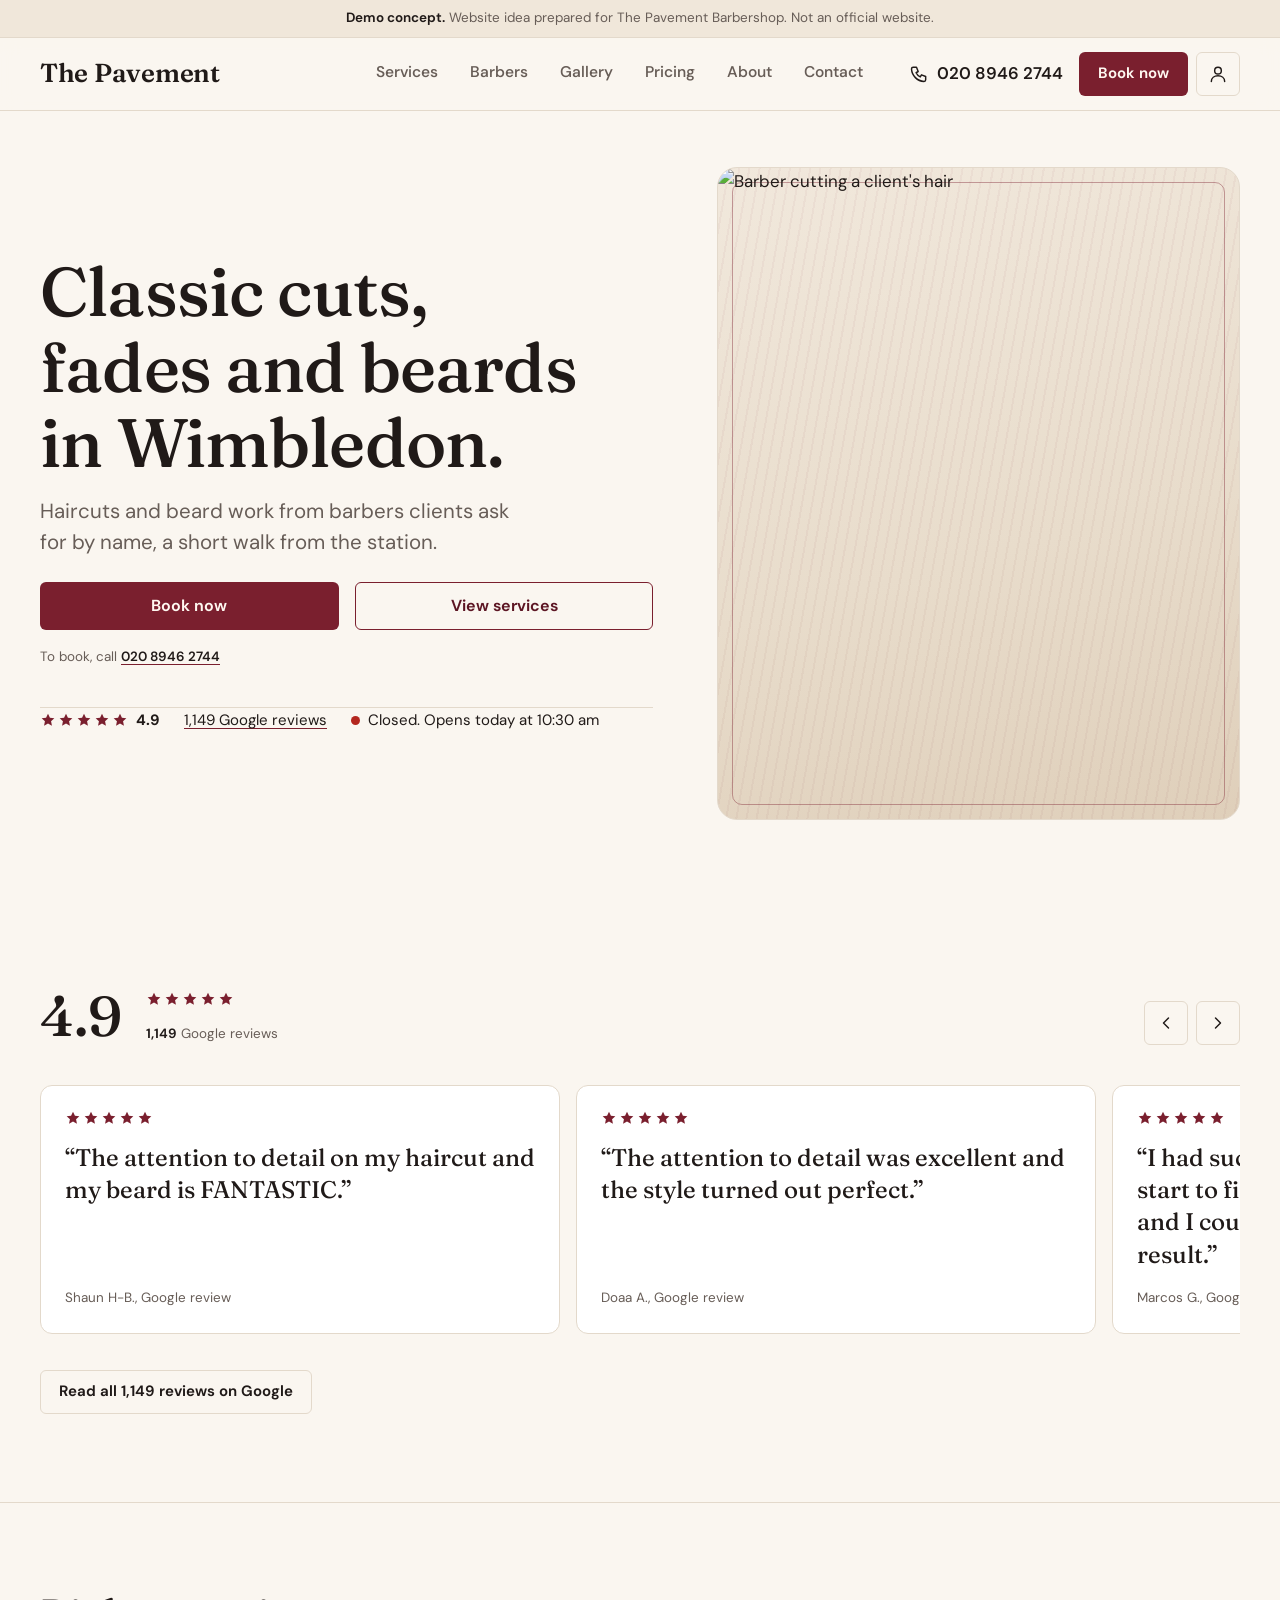
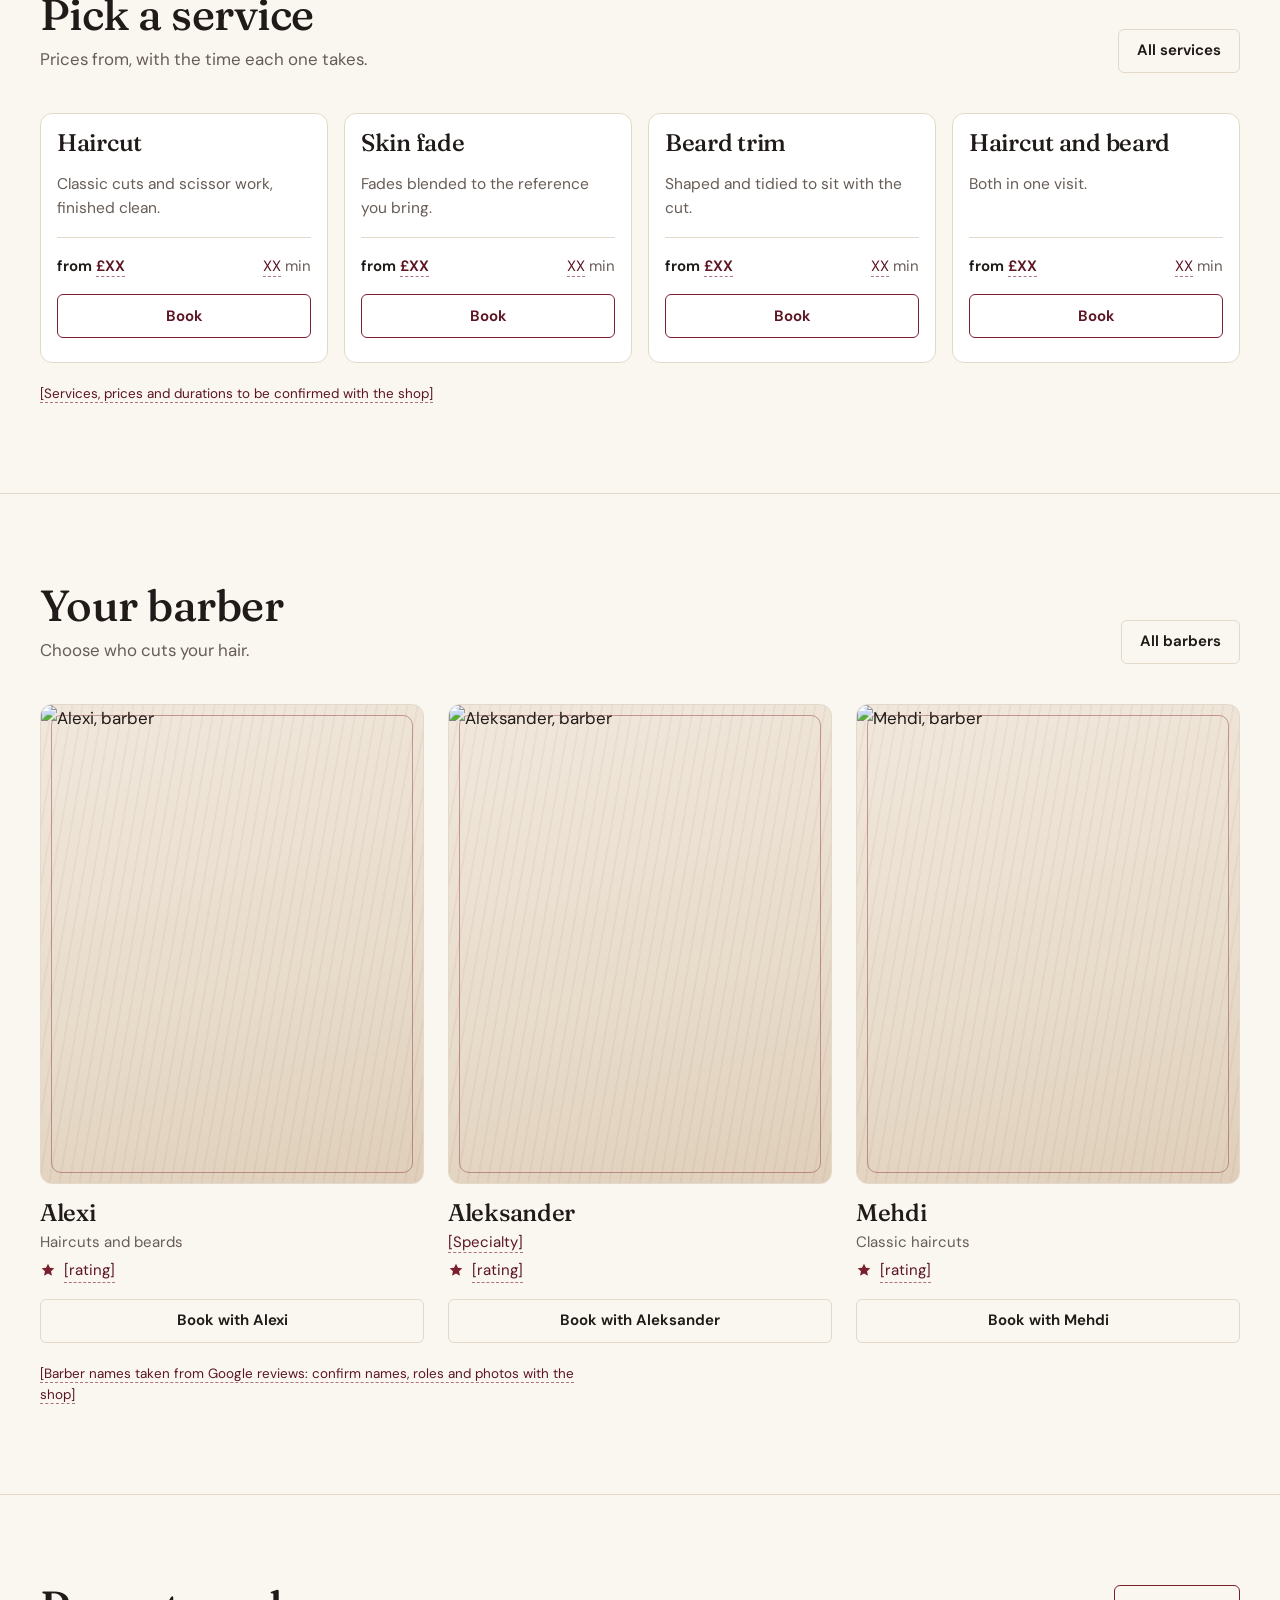
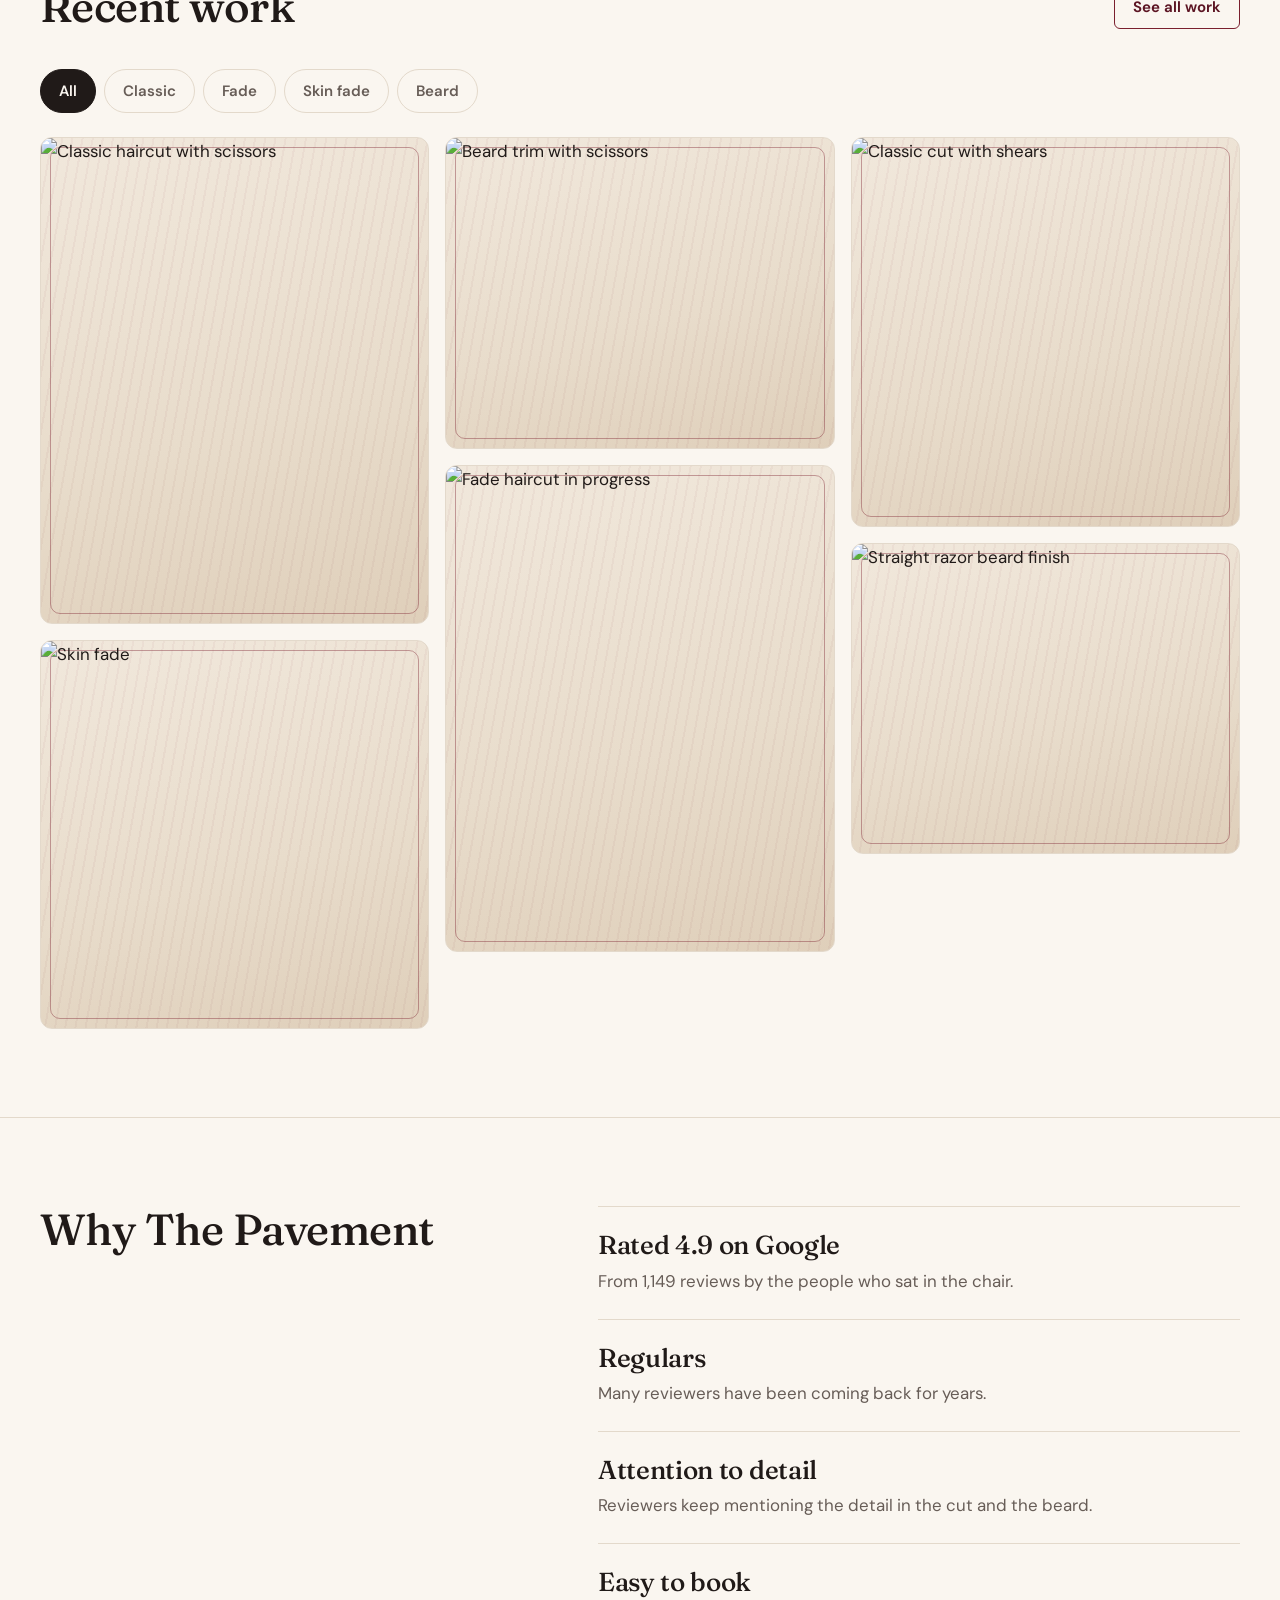
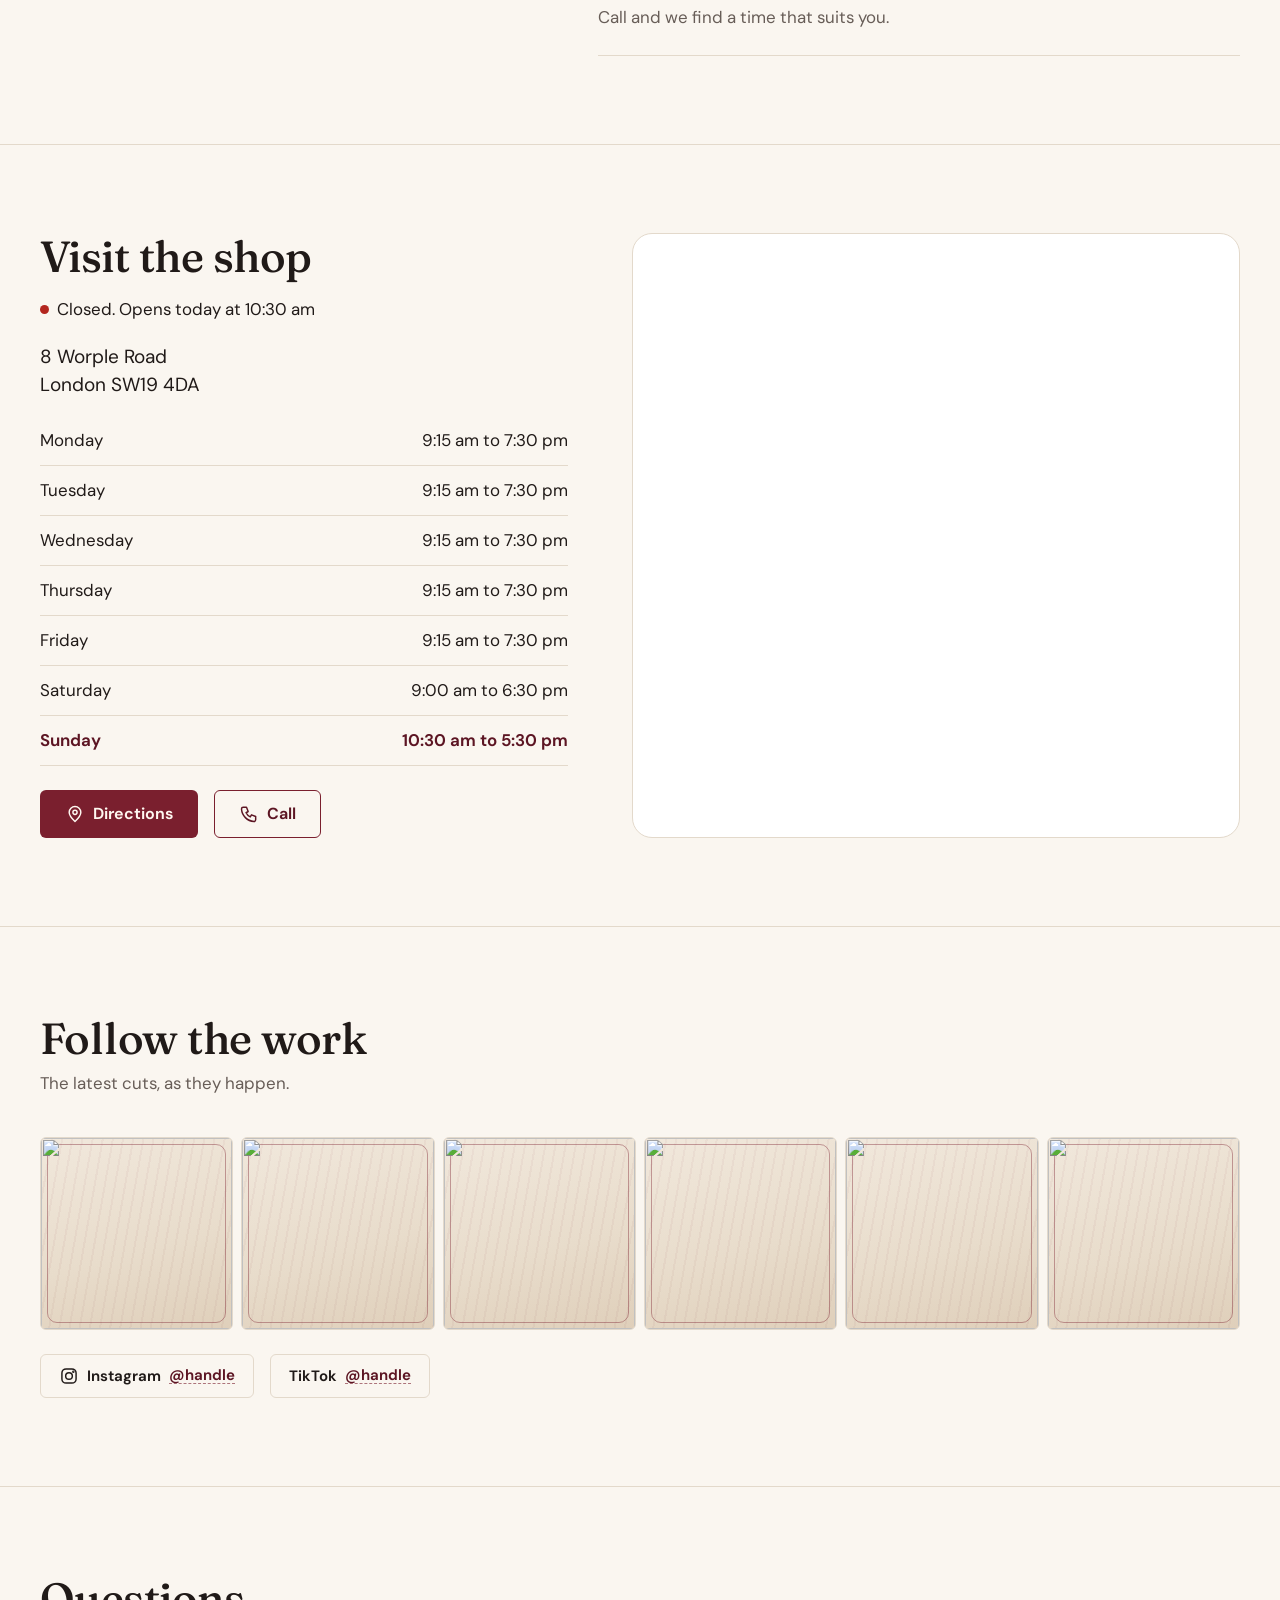
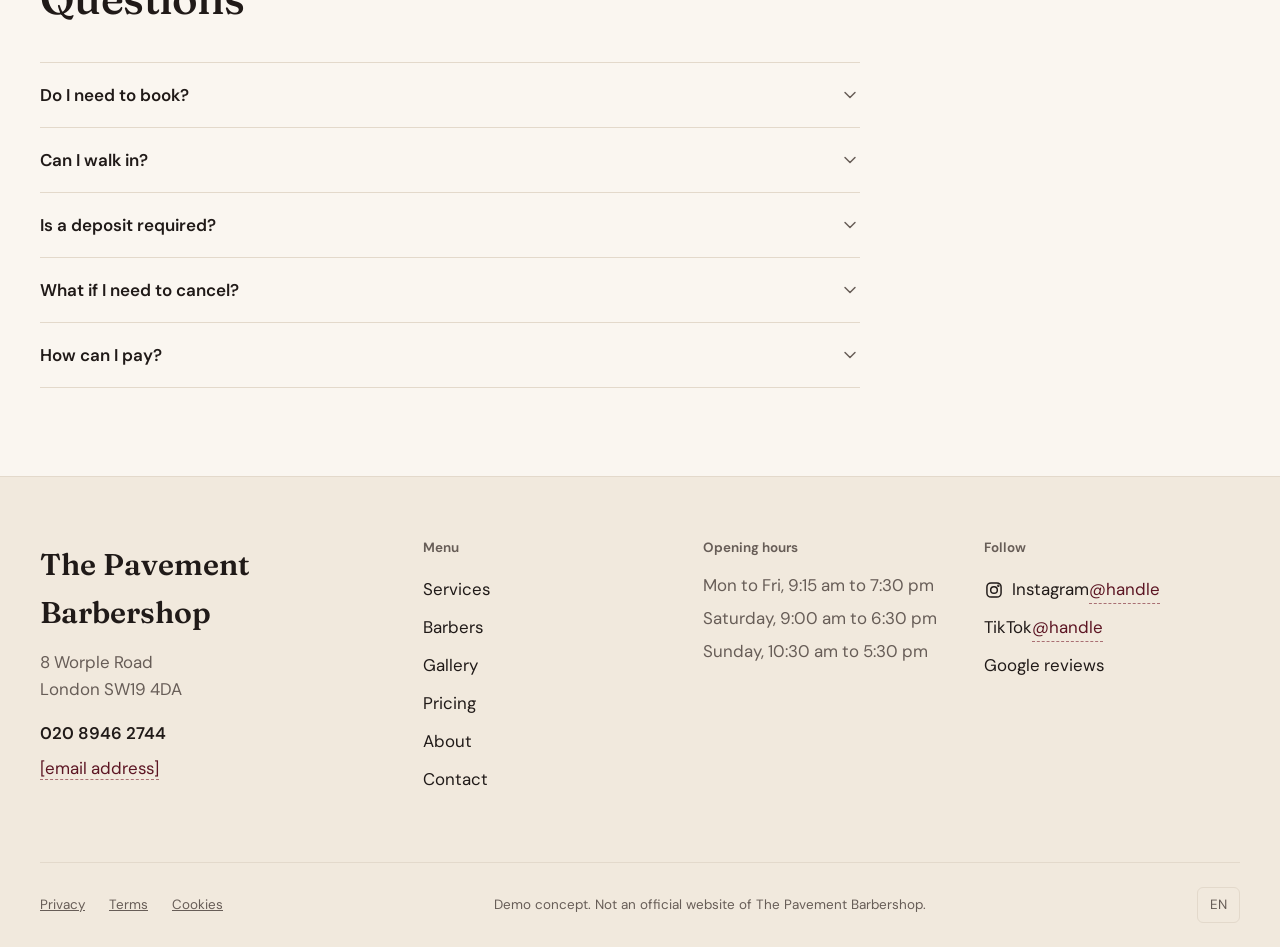
==== commit c2275a09: "Update index.html" ====
--- a/index.html
+++ b/index.html
@@ -70,7 +70,7 @@
         <li><span class="status" data-open-status data-state="closed">Check opening hours</span></li>
       </ul>
     </div>
-    <div class="photo-slot hero-media" role="img" aria-label="Placeholder for a photo or short video"><span>Photo or short video: the shop or a barber at work</span></div>
+    <div class="photo-slot hero-media" role="img" aria-label="Barber at work"><img src="assets/images/hero.jpg" alt="Barber cutting a client's hair" loading="lazy" style="position:absolute;inset:0;width:100%;height:100%;object-fit:cover"></div>
   </div>
 </section>
 
@@ -140,7 +140,7 @@
     </div>
     <div class="barber-grid" style="--n:3">
 <article class="barber-card">
-  <div class="photo-slot" role="img" aria-label="Portrait placeholder for Alexi"><span>Portrait</span></div>
+  <div class="photo-slot" role="img" aria-label="Alexi, barber"><img src="assets/images/barber-alexi.jpg" alt="Alexi, barber" loading="lazy" style="position:absolute;inset:0;width:100%;height:100%;object-fit:cover"></div>
   <div class="barber-info">
     <h3>Alexi</h3>
     <p class="muted" style="font-size:.9375rem">Haircuts and beards</p>
@@ -149,7 +149,7 @@
   <a class="btn btn-ghost btn-sm" href="tel:+442089462744">Book with Alexi</a>
 </article>
 <article class="barber-card">
-  <div class="photo-slot" role="img" aria-label="Portrait placeholder for Aleksander"><span>Portrait</span></div>
+  <div class="photo-slot" role="img" aria-label="Aleksander, barber"><img src="assets/images/barber-aleks.jpg" alt="Aleksander, barber" loading="lazy" style="position:absolute;inset:0;width:100%;height:100%;object-fit:cover"></div>
   <div class="barber-info">
     <h3>Aleksander</h3>
     <p class="muted" style="font-size:.9375rem"><span class="todo">[Specialty]</span></p>
@@ -158,7 +158,7 @@
   <a class="btn btn-ghost btn-sm" href="tel:+442089462744">Book with Aleksander</a>
 </article>
 <article class="barber-card">
-  <div class="photo-slot" role="img" aria-label="Portrait placeholder for Mehdi"><span>Portrait</span></div>
+  <div class="photo-slot" role="img" aria-label="Mehdi, barber"><img src="assets/images/barber-mehdi.jpg" alt="Mehdi, barber" loading="lazy" style="position:absolute;inset:0;width:100%;height:100%;object-fit:cover"></div>
   <div class="barber-info">
     <h3>Mehdi</h3>
     <p class="muted" style="font-size:.9375rem">Classic haircuts</p>
@@ -179,12 +179,12 @@
     </div>
     <div class="chips" role="group" aria-label="Filter works"><button class="chip" type="button" data-filter="all" aria-pressed="true">All</button><button class="chip" type="button" data-filter="classic" aria-pressed="false">Classic</button><button class="chip" type="button" data-filter="fade" aria-pressed="false">Fade</button><button class="chip" type="button" data-filter="skin-fade" aria-pressed="false">Skin fade</button><button class="chip" type="button" data-filter="beard" aria-pressed="false">Beard</button></div>
     <div class="gallery-grid">
-<figure class="tile t-tall" data-tags="classic"><div class="photo-slot" role="img" aria-label="Photo placeholder: Classic"><span>Classic</span></div></figure>
-<figure class="tile t-sq" data-tags="skin-fade fade"><div class="photo-slot" role="img" aria-label="Photo placeholder: Skin fade"><span>Skin fade</span></div></figure>
-<figure class="tile t-wide" data-tags="beard"><div class="photo-slot" role="img" aria-label="Photo placeholder: Beard"><span>Beard</span></div></figure>
-<figure class="tile t-tall" data-tags="fade"><div class="photo-slot" role="img" aria-label="Photo placeholder: Fade"><span>Fade</span></div></figure>
-<figure class="tile t-sq" data-tags="classic"><div class="photo-slot" role="img" aria-label="Photo placeholder: Classic"><span>Classic</span></div></figure>
-<figure class="tile t-wide" data-tags="beard"><div class="photo-slot" role="img" aria-label="Photo placeholder: Beard"><span>Beard</span></div></figure>
+<figure class="tile t-tall" data-tags="classic"><div class="photo-slot" role="img" aria-label="Classic haircut"><img src="assets/images/classic-1.jpg" alt="Classic haircut with scissors" loading="lazy" style="position:absolute;inset:0;width:100%;height:100%;object-fit:cover"></div></figure>
+<figure class="tile t-sq" data-tags="skin-fade fade"><div class="photo-slot" role="img" aria-label="Skin fade"><img src="assets/images/fade-1.jpg" alt="Skin fade" loading="lazy" style="position:absolute;inset:0;width:100%;height:100%;object-fit:cover"></div></figure>
+<figure class="tile t-wide" data-tags="beard"><div class="photo-slot" role="img" aria-label="Beard trim"><img src="assets/images/beard-1.jpg" alt="Beard trim with scissors" loading="lazy" style="position:absolute;inset:0;width:100%;height:100%;object-fit:cover"></div></figure>
+<figure class="tile t-tall" data-tags="fade"><div class="photo-slot" role="img" aria-label="Fade haircut"><img src="assets/images/fade-2.jpg" alt="Fade haircut in progress" loading="lazy" style="position:absolute;inset:0;width:100%;height:100%;object-fit:cover"></div></figure>
+<figure class="tile t-sq" data-tags="classic"><div class="photo-slot" role="img" aria-label="Classic cut"><img src="assets/images/classic-2.jpg" alt="Classic cut with shears" loading="lazy" style="position:absolute;inset:0;width:100%;height:100%;object-fit:cover"></div></figure>
+<figure class="tile t-wide" data-tags="beard"><div class="photo-slot" role="img" aria-label="Beard styling"><img src="assets/images/beard-2.jpg" alt="Straight razor beard finish" loading="lazy" style="position:absolute;inset:0;width:100%;height:100%;object-fit:cover"></div></figure>
     </div>
   </div>
 </section>
@@ -217,7 +217,7 @@
 <section class="section" id="social">
   <div class="container">
     <div class="section-head"><div><h2>Follow the work</h2><p>The latest cuts, as they happen.</p></div></div>
-    <div class="strip" aria-hidden="true"><div class="photo-slot"></div><div class="photo-slot"></div><div class="photo-slot"></div><div class="photo-slot"></div><div class="photo-slot"></div><div class="photo-slot"></div></div>
+    <div class="strip" aria-hidden="true"><div class="photo-slot"><img src="assets/images/strip-tools.jpg" alt="" loading="lazy" style="position:absolute;inset:0;width:100%;height:100%;object-fit:cover"></div><div class="photo-slot"><img src="assets/images/strip-chair.jpg" alt="" loading="lazy" style="position:absolute;inset:0;width:100%;height:100%;object-fit:cover"></div><div class="photo-slot"><img src="assets/images/strip-inchair.jpg" alt="" loading="lazy" style="position:absolute;inset:0;width:100%;height:100%;object-fit:cover"></div><div class="photo-slot"><img src="assets/images/strip-exterior.jpg" alt="" loading="lazy" style="position:absolute;inset:0;width:100%;height:100%;object-fit:cover"></div><div class="photo-slot"><img src="assets/images/strip-interior.jpg" alt="" loading="lazy" style="position:absolute;inset:0;width:100%;height:100%;object-fit:cover"></div><div class="photo-slot"><img src="assets/images/strip-redchair.jpg" alt="" loading="lazy" style="position:absolute;inset:0;width:100%;height:100%;object-fit:cover"></div></div>
     <div class="social-links">
       <a class="btn btn-ghost btn-sm" href="#"><svg class="i " aria-hidden="true"><use href="#i-insta"/></svg> Instagram <span class="todo">@handle</span></a>
       <a class="btn btn-ghost btn-sm" href="#">TikTok <span class="todo">@handle</span></a>
